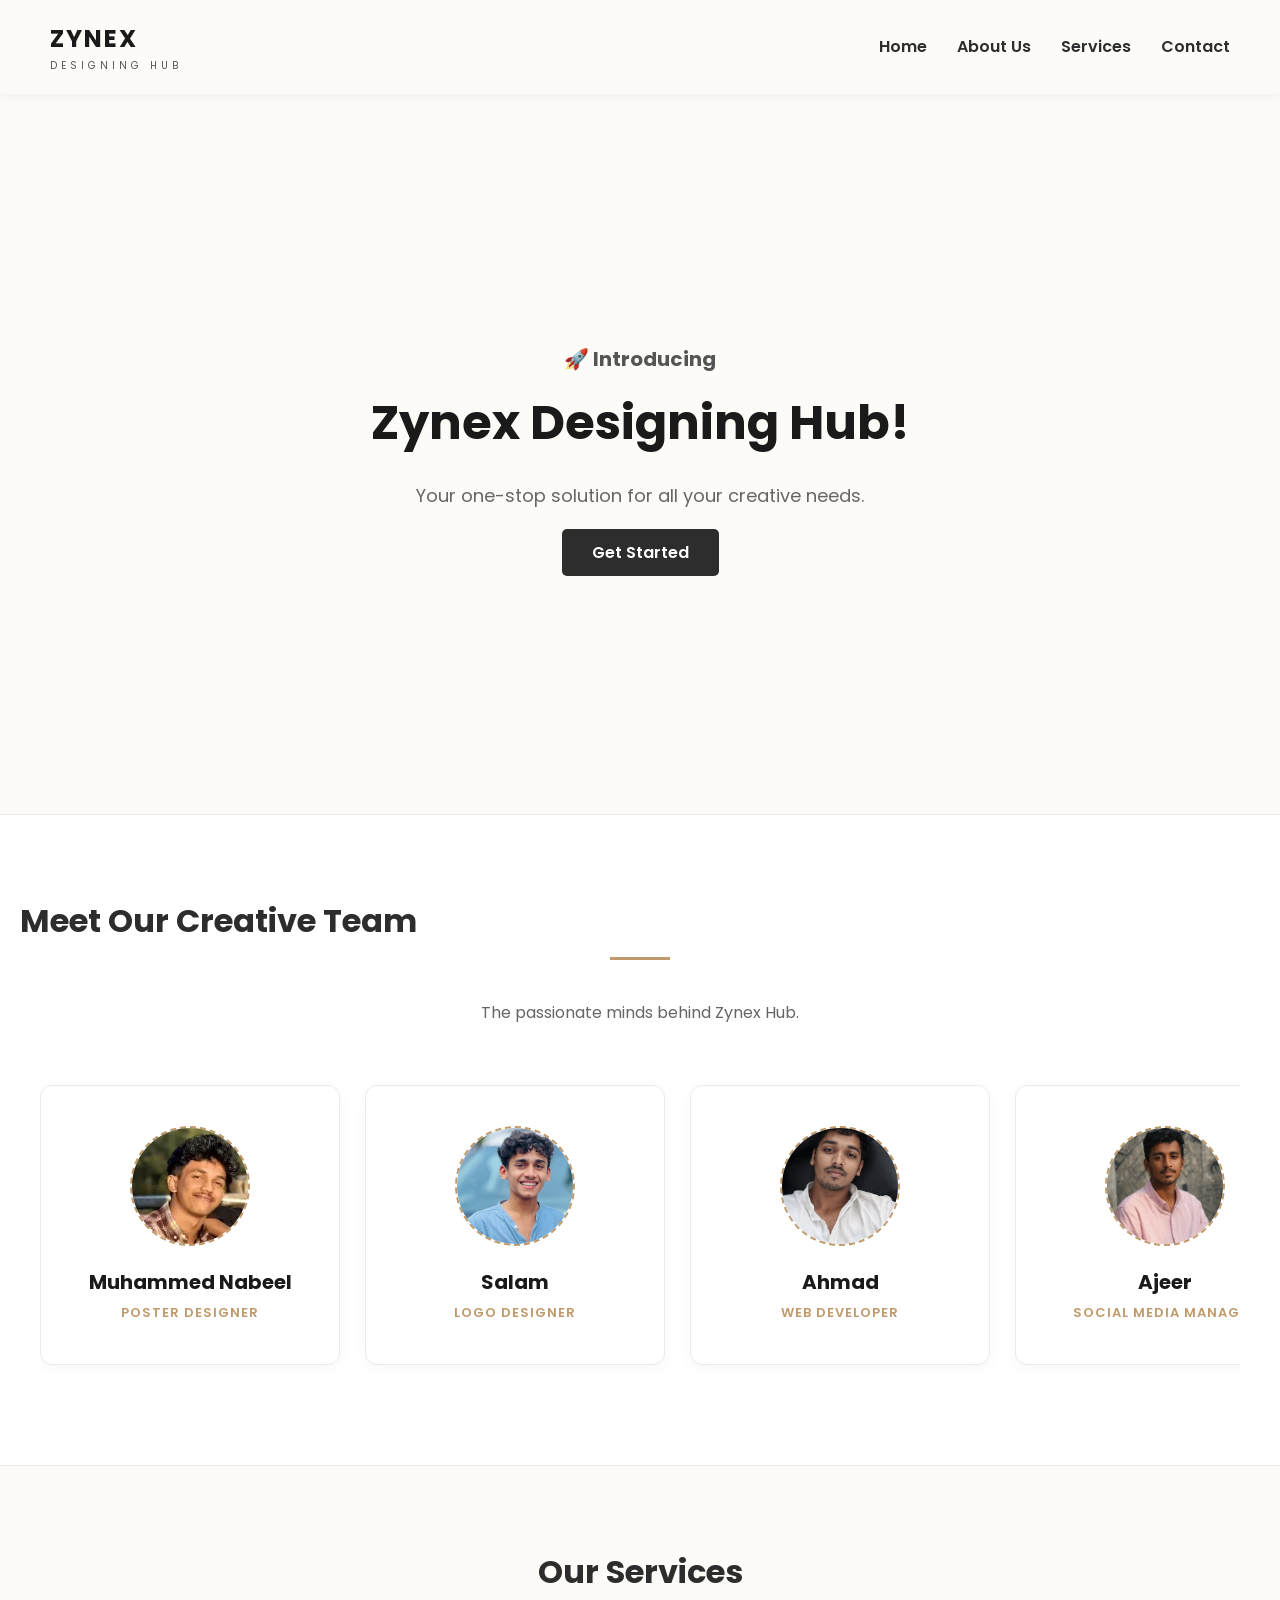
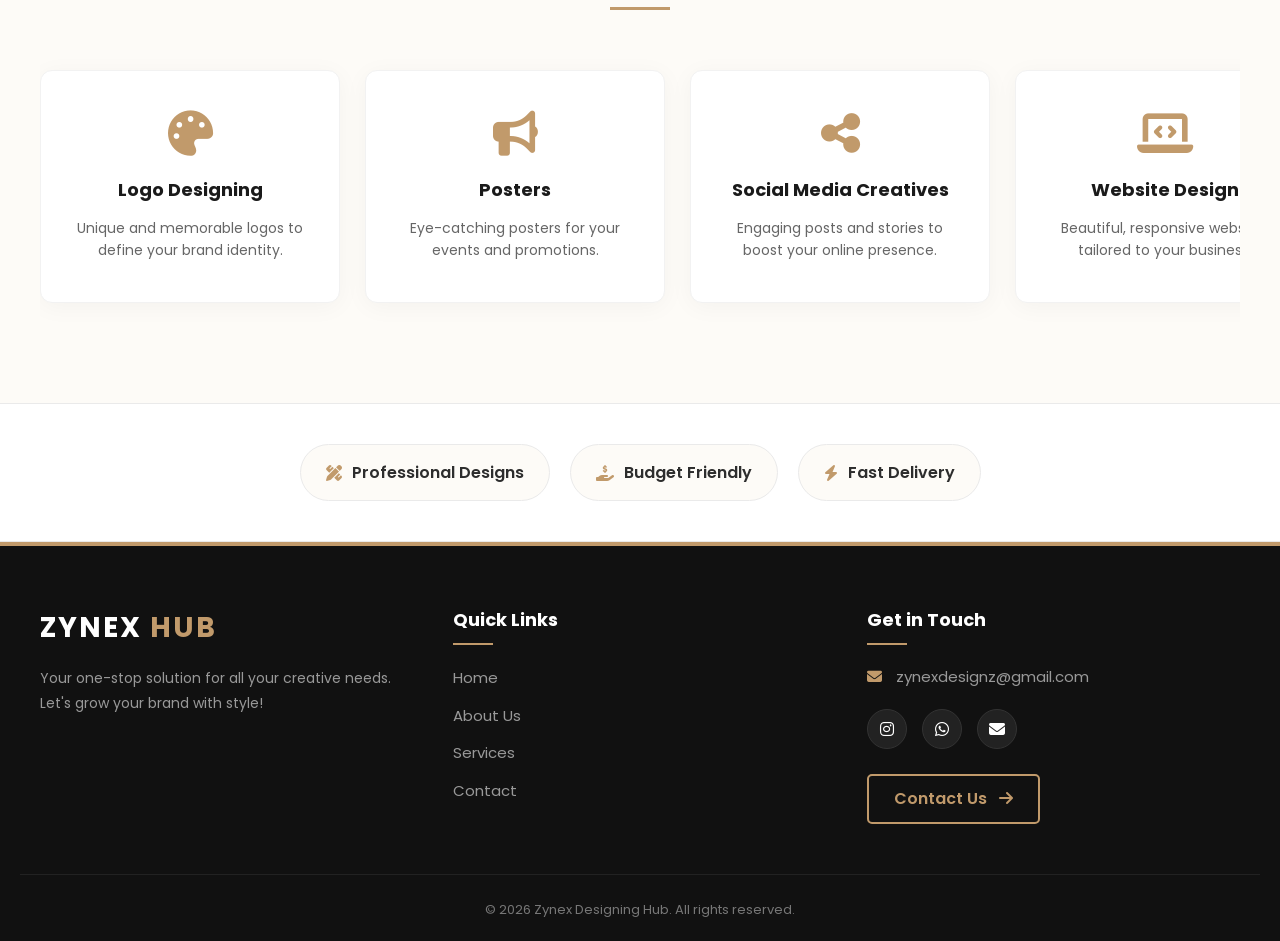
==== index.html @ 5d87f212 "Add files via upload" ====
<!DOCTYPE html>
<html lang="en">
<head>
    <meta charset="UTF-8">
    <meta name="viewport" content="width=device-width, initial-scale=1.0">
    <title>Zynex Designing Hub</title>
    
    <link rel="icon" type="image/png" href="favicon.png">

    <link rel="stylesheet" href="style.css">
    <link rel="stylesheet" href="https://cdnjs.cloudflare.com/ajax/libs/font-awesome/6.4.0/css/all.min.css">
    <link href="https://fonts.googleapis.com/css2?family=Poppins:wght@300;400;600;700&display=swap" rel="stylesheet">
</head>
<body>

    <nav class="navbar">
        <div class="logo">
            <h1>ZYNEX</h1>
            <p>DESIGNING HUB</p>
        </div>
        <ul class="nav-links">
            <li><a href="index.html">Home</a></li>
            <li><a href="about.html">About Us</a></li> 
            <li><a href="#services">Services</a></li>
            <li><a href="contact.html">Contact</a></li> 
        </ul>
        <div class="hamburger">
            <i class="fas fa-bars"></i>
        </div>
    </nav>

    <section id="home" class="hero">
        <div class="hero-content">
            <h4>🚀 Introducing</h4>
            <h2>Zynex Designing Hub!</h2>
            <p>Your one-stop solution for all your creative needs.</p>
            <a href="contact.html" class="btn">Get Started</a>
        </div>
    </section>

    <section id="about" class="team-section">
        <div class="section-title">
            <h2>Meet Our Creative Team</h2>
            <div class="line"></div>
            <p style="text-align: center; color: #666; margin-bottom: 40px;">The passionate minds behind Zynex Hub.</p>
        </div>
        
        <div class="team-grid">
            <div class="team-card">
                <div class="team-img">
                    <img src="nabeel.webp" alt="Member 1"> 
                </div>
                <h3>Muhammed Nabeel</h3>
                <p class="team-role">Poster designer</p>
            </div>

            <div class="team-card">
                <div class="team-img">
                    <img src="salam.webp" alt="Member 2">
                </div>
                <h3>Salam</h3>
                <p class="team-role">Logo Designer</p>
            </div>

            <div class="team-card">
                <div class="team-img">
                    <img src="ahmad.webp" alt="Member 3">
                </div>
                <h3>Ahmad</h3>
                <p class="team-role">Web Developer</p>
            </div>

            <div class="team-card">
                <div class="team-img">
                    <img src="ajeer.webp" alt="Member 4">
                </div>
                <h3>Ajeer</h3>
                <p class="team-role">Social Media Manager</p>
            </div>
        </div>
    </section>

    <section id="services" class="services">
        <div class="section-title">
            <h2>Our Services</h2>
            <div class="line"></div>
        </div>
        <div class="services-grid">
            <div class="service-card">
                <i class="fas fa-palette"></i>
                <h3>Logo Designing</h3>
                <p>Unique and memorable logos to define your brand identity.</p>
            </div>
            <div class="service-card">
                <i class="fas fa-bullhorn"></i>
                <h3>Posters</h3>
                <p>Eye-catching posters for your events and promotions.</p>
            </div>
            <div class="service-card">
                <i class="fas fa-share-alt"></i>
                <h3>Social Media Creatives</h3>
                <p>Engaging posts and stories to boost your online presence.</p>
            </div>
            <div class="service-card">
                <i class="fas fa-laptop-code"></i>
                <h3>Website Design</h3>
                <p>Beautiful, responsive websites tailored to your business.</p>
            </div>
        </div>
    </section>

    <section class="features">
        <div class="feature-box">
            <i class="fas fa-pencil-ruler"></i>
            <span>Professional Designs</span>
        </div>
        <div class="feature-box">
            <i class="fas fa-hand-holding-usd"></i>
            <span>Budget Friendly</span>
        </div>
        <div class="feature-box">
            <i class="fas fa-bolt"></i>
            <span>Fast Delivery</span>
        </div>
    </section>

    <footer id="contact" class="modern-footer">
        <div class="footer-content">
            <div class="footer-col brand-col">
                <h2 class="footer-logo">ZYNEX <span>HUB</span></h2>
                <p class="tagline">Your one-stop solution for all your creative needs. Let's grow your brand with style!</p>
            </div>

            <div class="footer-col links-col">
                <h3>Quick Links</h3>
                <ul>
                    <li><a href="index.html">Home</a></li>
                    <li><a href="about.html">About Us</a></li>
                    <li><a href="#services">Services</a></li>
                    <li><a href="contact.html">Contact</a></li>
                </ul>
            </div>

            <div class="footer-col contact-col">
                <h3>Get in Touch</h3>
                <p><a href="mailto:zynexdesignz@gmail.com" style="color: inherit; text-decoration: none;"><i class="fas fa-envelope"></i> zynexdesignz@gmail.com</a></p>
                
                <div class="social-icons">
                    <a href="https://www.instagram.com/zynexdesigninghub?igsh=djczaDkxN2Jybmt0" target="_blank" class="social-btn"><i class="fab fa-instagram"></i></a>
                    <a href="https://wa.me/917510173643" target="_blank" class="social-btn"><i class="fab fa-whatsapp"></i></a>
                    <a href="mailto:zynexdesignz@gmail.com" class="social-btn"><i class="fas fa-envelope"></i></a>
                </div>
                
                <a href="contact.html" class="btn glow-btn">Contact Us <i class="fas fa-arrow-right"></i></a>
            </div>
        </div>

        <div class="footer-bottom">
            <p>&copy; 2026 Zynex Designing Hub. All rights reserved.</p>
        </div>
    </footer>

    <script src="script.js"></script>
</body>
</html>
---- style.css ----
/* General Setup */
* {
    margin: 0;
    padding: 0;
    box-sizing: border-box;
    font-family: 'Poppins', sans-serif;
}

body {
    background-color: #FDFBF7; /* Poster's off-white cream background */
    color: #2D2D2D; /* Dark grey for text */
    line-height: 1.6;
    overflow-x: hidden;
}

html {
    scroll-behavior: smooth;
}

/* Navbar */
.navbar {
    display: flex;
    justify-content: space-between;
    align-items: center;
    padding: 20px 50px;
    background-color: #FDFBF7;
    box-shadow: 0 2px 10px rgba(0,0,0,0.05);
    position: sticky;
    top: 0;
    z-index: 1000;
}

.logo h1 {
    font-size: 24px;
    letter-spacing: 2px;
    color: #1A1A1A;
}

.logo p {
    font-size: 10px;
    letter-spacing: 4px;
    color: #555;
    text-transform: uppercase;
}

.nav-links {
    display: flex;
    list-style: none;
}

.nav-links li {
    margin-left: 30px;
}

.nav-links a {
    text-decoration: none;
    color: #2D2D2D;
    font-weight: 600;
    transition: color 0.3s ease;
}

.nav-links a:hover, .nav-links a.active {
    color: #C19A6B; /* Soft gold/brown accent from poster */
}

.hamburger {
    display: none;
    font-size: 24px;
    cursor: pointer;
}

/* Hero Section */
.hero {
    height: 80vh;
    display: flex;
    justify-content: center;
    align-items: center;
    text-align: center;
    padding: 0 20px;
}

.hero-content h4 {
    font-size: 20px;
    color: #555;
    margin-bottom: 10px;
}

.hero-content h2 {
    font-size: 48px;
    color: #1A1A1A;
    margin-bottom: 20px;
}

.hero-content p {
    font-size: 18px;
    color: #666;
    margin-bottom: 30px;
}

.btn {
    text-decoration: none;
    background-color: #2D2D2D;
    color: #fff;
    padding: 12px 30px;
    border-radius: 5px;
    font-weight: 600;
    transition: background 0.3s;
}

.btn:hover {
    background-color: #C19A6B;
}

/* ==================================
   ABOUT PAGE & TEAM SECTION
   ================================== */
.page-header {
    background-color: #1A1A1A;
    color: #fff;
    padding: 80px 20px;
    text-align: center;
    border-bottom: 4px solid #C19A6B;
}

.page-header h2 {
    font-size: 40px;
    margin-bottom: 10px;
}

.page-header p {
    color: #ccc;
    font-size: 16px;
}

.team-section {
    padding: 80px 20px;
    background-color: #ffffff; 
    border-top: 1px solid #EAEAEA;
    border-bottom: 1px solid #EAEAEA;
}

.team-grid {
    display: grid;
    grid-template-columns: repeat(auto-fit, minmax(220px, 1fr));
    gap: 30px;
    max-width: 1200px;
    margin: 0 auto;
}

.team-card {
    background: #fff;
    padding: 40px 20px;
    border-radius: 12px;
    text-align: center;
    box-shadow: 0 4px 15px rgba(0,0,0,0.03);
    border: 1px solid #EAEAEA;
    transition: transform 0.3s ease;
}

.team-card:hover {
    transform: translateY(-10px);
}

.team-img {
    width: 120px;
    height: 120px;
    background-color: #FDFBF7;
    border: 2px dashed #C19A6B;
    border-radius: 50%;
    margin: 0 auto 20px auto;
    display: flex;
    justify-content: center;
    align-items: center;
    font-size: 50px;
    color: #C19A6B;
    overflow: hidden;
}

.team-img img {
    width: 100%;
    height: 100%;
    object-fit: cover;
}

.team-card h3 {
    font-size: 20px;
    color: #1A1A1A;
    margin-bottom: 5px;
}

.team-role {
    font-size: 13px;
    color: #C19A6B;
    font-weight: 600;
    text-transform: uppercase;
    letter-spacing: 1px;
}

/* ==================================
   SERVICES SECTION
   ================================== */
.services {
    padding: 80px 20px;
    text-align: center;
}

.section-title h2 {
    font-size: 32px;
    margin-bottom: 10px;
}

.line {
    width: 60px;
    height: 3px;
    background-color: #C19A6B;
    margin: 0 auto 40px auto;
}

.services-grid {
    display: flex;
    flex-direction: row; 
    justify-content: center;
    align-items: stretch;
    gap: 25px;
    max-width: 1200px;
    margin: 0 auto;
    padding: 20px 0; 
}

.service-card {
    background: #ffffff;
    padding: 40px 25px;
    border-radius: 12px;
    box-shadow: 0 4px 25px rgba(0, 0, 0, 0.04);
    border: 1px solid #F2F2F2;
    transition: transform 0.3s ease, box-shadow 0.3s ease;
    flex: 1; 
    min-width: 240px; 
    text-align: center;
}

.service-card:hover {
    transform: translateY(-8px);
    box-shadow: 0 10px 30px rgba(0, 0, 0, 0.08);
}

.service-card i {
    font-size: 45px;
    color: #C19A6B; 
    margin-bottom: 20px;
    display: block;
}

.service-card h3 {
    font-size: 18px;
    color: #1A1A1A;
    margin-bottom: 12px;
    font-weight: 700;
}

.service-card p {
    font-size: 14px;
    color: #666;
    line-height: 1.6;
}

/* Features Highlights */
.features {
    display: flex;
    justify-content: center;
    flex-wrap: wrap;
    gap: 20px;
    padding: 40px 20px;
    background-color: #fff;
    border-top: 1px solid #EAEAEA;
    border-bottom: 1px solid #EAEAEA;
}

.feature-box {
    display: flex;
    align-items: center;
    gap: 10px;
    padding: 15px 25px;
    background: #FDFBF7;
    border-radius: 50px;
    font-weight: 600;
    border: 1px solid #EAEAEA;
}

.feature-box i {
    color: #C19A6B;
}

/* ==================================
   CONTACT PAGE STYLING
   ================================== */
.contact-page-section {
    padding: 80px 20px;
    background-color: #FDFBF7;
}

.contact-container {
    max-width: 1000px;
    margin: 0 auto;
    display: flex;
    background: #fff;
    border-radius: 15px;
    box-shadow: 0 10px 30px rgba(0,0,0,0.05);
    overflow: hidden;
    border: 1px solid #EAEAEA;
}

/* Left Side - Info */
.contact-details {
    flex: 1;
    background-color: #1A1A1A;
    color: #fff;
    padding: 50px 40px;
}

.contact-details h3 {
    font-size: 24px;
    margin-bottom: 10px;
    color: #C19A6B;
}

.contact-details > p {
    color: #ccc;
    font-size: 14px;
    margin-bottom: 40px;
}

.info-item {
    display: flex;
    align-items: flex-start;
    margin-bottom: 30px;
}

.info-item i {
    font-size: 20px;
    color: #C19A6B;
    margin-right: 20px;
    margin-top: 5px;
}

.info-item h4 {
    font-size: 16px;
    margin-bottom: 5px;
}

.info-item p {
    color: #aaa;
    font-size: 14px;
}

/* Right Side - Form (അപ്‌ഡേറ്റ് ചെയ്ത ഭാഗം) */
.contact-form-box {
    flex: 1.5;
    padding: 50px 40px;
}

.form .input-row {
    display: flex;
    gap: 20px;
}

.form .input-group {
    display: flex;
    flex-direction: column;
    margin-bottom: 25px;
    flex: 1;
}

.form label {
    font-size: 14px;
    font-weight: 600;
    margin-bottom: 8px;
    color: #333;
}

/* input, textarea, select എന്നിവയ്ക്ക് ഒരേ ഡിസൈൻ */
.form input, .form textarea, .form select {
    padding: 12px 15px;
    border: 1px solid #ddd;
    border-radius: 8px;
    font-size: 14px;
    font-family: 'Poppins', sans-serif;
    outline: none;
    transition: all 0.3s ease;
    background-color: #FAFAFA;
    width: 100%;
}

/* ഡ്രോപ്പ്-ഡൗൺ ബോക്സിന് മാത്രം വേണ്ട മാറ്റങ്ങൾ */
.form select {
    cursor: pointer;
    appearance: none;
    background-image: url("data:image/svg+xml;charset=UTF-8,%3Csvg xmlns='http://www.w3.org/2000/svg' width='12' height='12' viewBox='0 0 24 24' fill='none' stroke='%23333' stroke-width='2' stroke-linecap='round' stroke-linejoin='round'%3E%3Cpolyline points='6 9 12 15 18 9'%3E%3C/polyline%3E%3C/svg%3E");
    background-repeat: no-repeat;
    background-position: right 15px center;
}

.form input:focus, .form textarea:focus, .form select:focus {
    border-color: #C19A6B;
    background-color: #fff;
    box-shadow: 0 0 8px rgba(193, 154, 107, 0.1);
}

.submit-btn {
    width: 100%;
    cursor: pointer;
    font-size: 16px;
    border: none;
    padding: 15px;
    display: flex;
    justify-content: center;
    align-items: center;
    gap: 10px;
}

/* ==================================
   MODERN FOOTER STYLING
   ================================== */
.modern-footer {
    background-color: #111111;
    color: #EAEAEA;
    padding: 60px 20px 20px;
    font-family: 'Poppins', sans-serif;
    border-top: 4px solid #C19A6B;
}

.footer-content {
    display: flex;
    flex-wrap: wrap;
    justify-content: space-between;
    gap: 40px;
    max-width: 1200px;
    margin: 0 auto 50px auto;
}

.footer-col {
    flex: 1;
    min-width: 250px;
}

.footer-logo {
    font-size: 28px;
    letter-spacing: 2px;
    color: #fff;
    margin-bottom: 15px;
}

.footer-logo span {
    color: #C19A6B;
}

.tagline {
    color: #999;
    font-size: 14px;
    line-height: 1.8;
}

.footer-col h3 {
    font-size: 18px;
    margin-bottom: 20px;
    color: #fff;
    position: relative;
    padding-bottom: 10px;
}

.footer-col h3::after {
    content: '';
    position: absolute;
    left: 0;
    bottom: 0;
    width: 40px;
    height: 2px;
    background-color: #C19A6B;
}

.links-col ul {
    list-style: none;
}

.links-col ul li {
    margin-bottom: 12px;
}

.links-col ul li a {
    color: #999;
    text-decoration: none;
    transition: all 0.3s ease;
    font-size: 15px;
}

.links-col ul li a:hover {
    color: #C19A6B;
    padding-left: 8px;
}

.contact-col p {
    color: #999;
    margin-bottom: 20px;
    font-size: 15px;
}

.contact-col p i {
    color: #C19A6B;
    margin-right: 10px;
}

.social-icons {
    display: flex;
    gap: 15px;
    margin-bottom: 25px;
}

.social-btn {
    display: flex;
    justify-content: center;
    align-items: center;
    width: 40px;
    height: 40px;
    background-color: #222;
    color: #fff;
    border-radius: 50%;
    text-decoration: none;
    transition: all 0.3s ease;
    border: 1px solid #333;
}

.social-btn:hover {
    background-color: #C19A6B;
    border-color: #C19A6B;
    transform: translateY(-5px);
}

.glow-btn {
    display: inline-block;
    background: transparent;
    border: 2px solid #C19A6B;
    color: #C19A6B;
    padding: 10px 25px;
    border-radius: 5px;
    text-decoration: none;
    font-weight: 600;
    transition: all 0.3s ease;
}

.glow-btn i {
    margin-left: 8px;
    transition: transform 0.3s ease;
}

.glow-btn:hover {
    background-color: #C19A6B;
    color: #111;
    box-shadow: 0 0 15px rgba(193, 154, 107, 0.4);
}

.glow-btn:hover i {
    transform: translateX(5px);
}

.footer-bottom {
    text-align: center;
    border-top: 1px solid #222;
    padding-top: 25px;
    color: #777;
    font-size: 13px;
}

/* ==================================
   RESPONSIVE MOBILE STYLING 
   ================================== */
@media (max-width: 768px) {
    .nav-links {
        display: none;
        flex-direction: column;
        width: 100%;
        position: absolute;
        top: 70px;
        left: 0;
        background-color: #FDFBF7;
        box-shadow: 0 5px 10px rgba(0,0,0,0.1);
    }
    
    .nav-links.active {
        display: flex;
    }

    .nav-links li {
        margin: 0;
        text-align: center;
        padding: 15px 0;
        border-bottom: 1px solid #eee;
    }

    .hamburger {
        display: block;
    }

    .hero-content h2 {
        font-size: 36px;
    }

    .services-grid, .team-grid {
        display: flex;
        flex-direction: row; 
        flex-wrap: nowrap;   
        justify-content: flex-start; 
        overflow-x: auto;    
        scroll-snap-type: x mandatory; 
        padding-bottom: 20px; 
        -webkit-overflow-scrolling: touch; 
        gap: 15px; 
        margin: 0 15px; 
    }

    .service-card, .team-card {
        flex: 0 0 85%; 
        scroll-snap-align: center; 
        min-width: unset; 
    }
    
    .services-grid::-webkit-scrollbar, .team-grid::-webkit-scrollbar { height: 5px; }
    .services-grid::-webkit-scrollbar-thumb, .team-grid::-webkit-scrollbar-thumb { background: #C19A6B; border-radius: 10px; }

    .contact-container {
        flex-direction: column;
    }
    .form .input-row {
        flex-direction: column;
        gap: 0;
    }
    .contact-details, .contact-form-box {
        padding: 30px 20px;
    }
}
/* --- Contact Information Styling --- */
.info-item-row {
    display: flex;
    justify-content: space-between;
    align-items: center;
    background: rgba(255, 255, 255, 0.03); /* Dark background theme-ന് അനുയോജ്യം */
    padding: 15px;
    border-radius: 10px;
    margin-bottom: 20px;
    border: 1px solid rgba(255, 255, 255, 0.05);
    transition: 0.3s;
}

.info-item-row:hover {
    background: rgba(255, 255, 255, 0.05);
}

.info-main {
    display: flex;
    align-items: center;
    gap: 15px;
}

.info-main i {
    font-size: 20px;
    color: #C19A6B; /* നിങ്ങളുടെ ഗോൾഡൻ/ബ്രൗൺ തീം കളർ */
}

.info-main h4 {
    font-size: 16px;
    margin-bottom: 2px;
    color: #fff;
}

.info-main p {
    font-size: 14px;
    color: #aaa;
}

/* വലതുവശത്തെ ലിങ്ക് ഐക്കൺ */
.direct-link-icon {
    width: 35px;
    height: 35px;
    background: #C19A6B;
    color: #1A1A1A;
    border-radius: 50%;
    display: flex;
    justify-content: center;
    align-items: center;
    text-decoration: none;
    transition: 0.3s;
    font-size: 12px;
}

.direct-link-icon:hover {
    transform: scale(1.1);
    background: #fff;
}

/* --- Horizontal Scroll Fix (Services & Team Sections) --- */
.services-grid, .team-grid {
    display: flex !important;
    flex-direction: row !important;
    justify-content: flex-start !important;
    gap: 25px;
    overflow-x: auto;
    padding: 20px 0;
    scroll-snap-type: x mandatory;
    -webkit-overflow-scrolling: touch; /* iOS-ൽ സ്മൂത്ത് സ്ക്രോളിംഗിന് */
}

/* സ്ക്രോൾ ബാർ ഹൈഡ് ചെയ്യാൻ (വൃത്തിയുള്ള ലുക്കിന്) */
.services-grid::-webkit-scrollbar, .team-grid::-webkit-scrollbar {
    display: none;
}

.service-card, .team-card {
    flex: 0 0 300px; /* കാർഡുകളുടെ വീതി കൃത്യമായി നിശ്ചയിക്കുന്നു */
    scroll-snap-align: center;
}

/* മൊബൈൽ ഡിസൈൻ മാറ്റങ്ങൾ */
@media (max-width: 768px) {
    .service-card {
        flex: 0 0 85%; /* മൊബൈലിൽ കാർഡ് കുറച്ചുകൂടി വലുതായി കാണാൻ */
    }
    .team-card {
        flex: 0 0 75%;
    }
    .info-item-row {
        padding: 12px;
    }
}
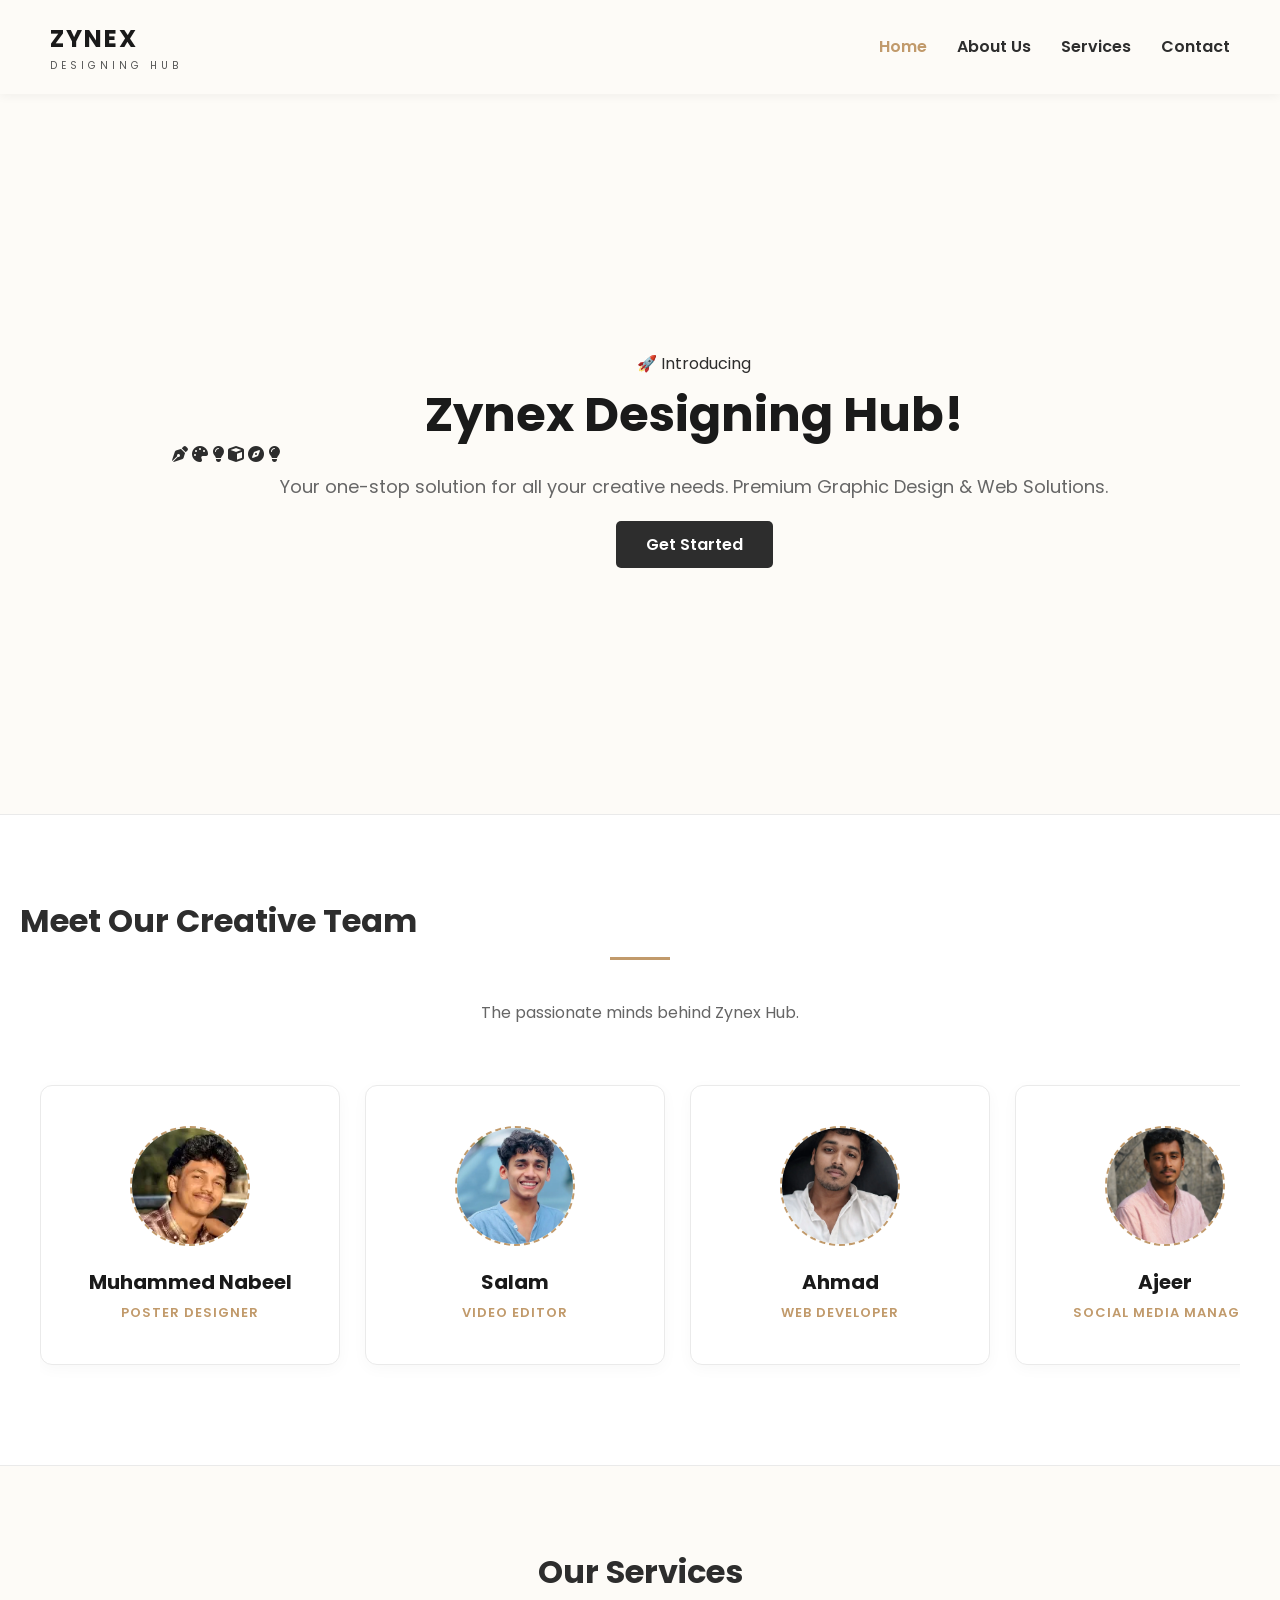
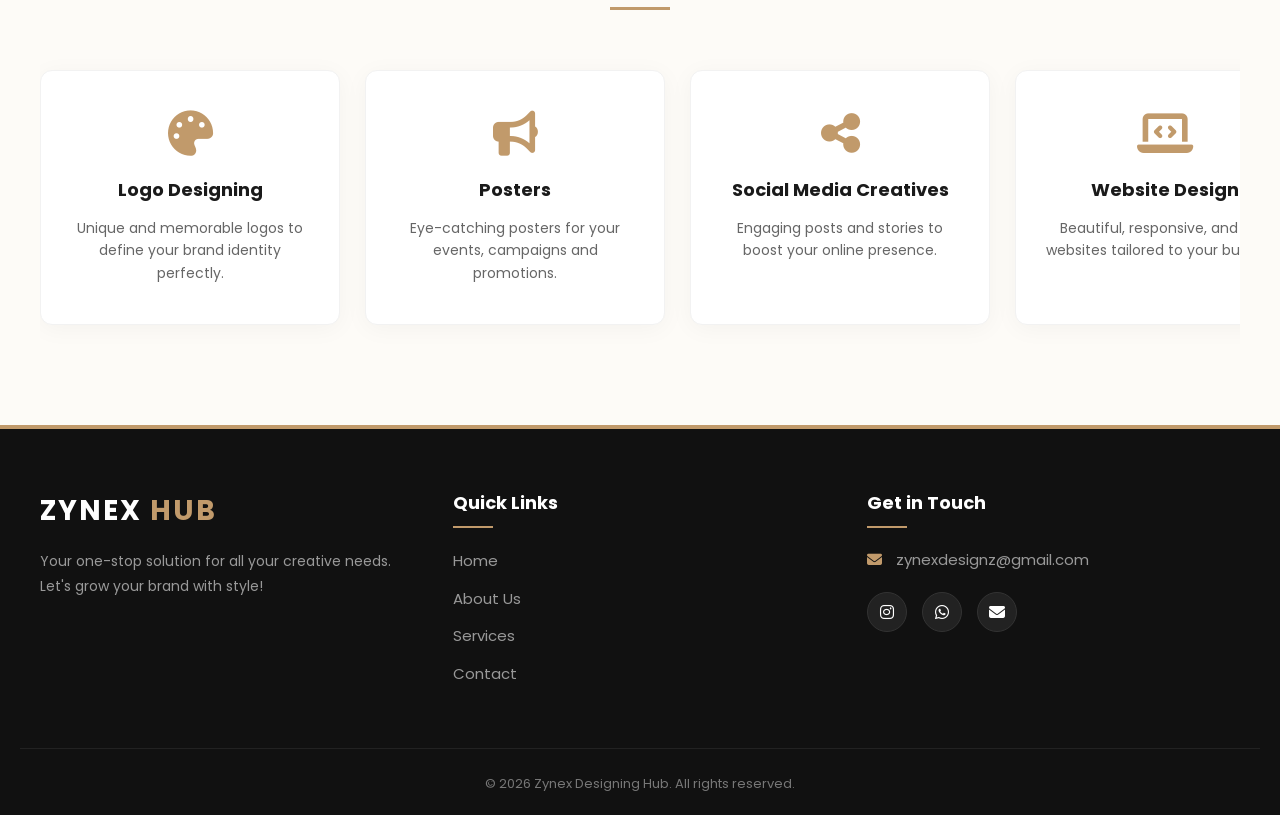
==== commit 7cc73c70: "Revise index.html with new content and layout Updated the HTML structure and content of the index pa" ====
--- a/index.html
+++ b/index.html
@@ -4,9 +4,7 @@
     <meta charset="UTF-8">
     <meta name="viewport" content="width=device-width, initial-scale=1.0">
     <title>Zynex Designing Hub</title>
-    
     <link rel="icon" type="image/png" href="favicon.png">
-
     <link rel="stylesheet" href="style.css">
     <link rel="stylesheet" href="https://cdnjs.cloudflare.com/ajax/libs/font-awesome/6.4.0/css/all.min.css">
     <link href="https://fonts.googleapis.com/css2?family=Poppins:wght@300;400;600;700&display=swap" rel="stylesheet">
@@ -19,7 +17,7 @@
             <p>DESIGNING HUB</p>
         </div>
         <ul class="nav-links">
-            <li><a href="index.html">Home</a></li>
+            <li><a href="index.html" class="active">Home</a></li>
             <li><a href="about.html">About Us</a></li> 
             <li><a href="#services">Services</a></li>
             <li><a href="contact.html">Contact</a></li> 
@@ -30,10 +28,20 @@
     </nav>
 
     <section id="home" class="hero">
+        
+        <div class="floating-icons">
+            <i class="fas fa-pen-nib bg-icon icon-1"></i>
+            <i class="fas fa-palette bg-icon icon-2"></i>
+            <i class="fas fa-lightbulb bg-icon icon-3"></i>           
+            <i class="fas fa-cube bg-icon icon-5"></i>
+            <i class="fas fa-compass bg-icon icon-6"></i>
+            <i class="fas fa-lightbulb bg-icon icon-8"></i>
+        </div>
+
         <div class="hero-content">
-            <h4>🚀 Introducing</h4>
+            <span class="intro-tag">🚀 Introducing</span>
             <h2>Zynex Designing Hub!</h2>
-            <p>Your one-stop solution for all your creative needs.</p>
+            <p>Your one-stop solution for all your creative needs. Premium Graphic Design & Web Solutions.</p>
             <a href="contact.html" class="btn">Get Started</a>
         </div>
     </section>
@@ -47,33 +55,25 @@
         
         <div class="team-grid">
             <div class="team-card">
-                <div class="team-img">
-                    <img src="nabeel.webp" alt="Member 1"> 
-                </div>
+                <div class="team-img"><img src="nabeel.webp" alt="Nabeel"></div>
                 <h3>Muhammed Nabeel</h3>
-                <p class="team-role">Poster designer</p>
+                <p class="team-role">Poster Designer</p>
             </div>
 
             <div class="team-card">
-                <div class="team-img">
-                    <img src="salam.webp" alt="Member 2">
-                </div>
+                <div class="team-img"><img src="salam.webp" alt="Salam"></div>
                 <h3>Salam</h3>
-                <p class="team-role">Logo Designer</p>
+                <p class="team-role">Video Editor</p>
             </div>
 
             <div class="team-card">
-                <div class="team-img">
-                    <img src="ahmad.webp" alt="Member 3">
-                </div>
+                <div class="team-img"><img src="ahmad.webp" alt="Ahmad"></div>
                 <h3>Ahmad</h3>
                 <p class="team-role">Web Developer</p>
             </div>
 
             <div class="team-card">
-                <div class="team-img">
-                    <img src="ajeer.webp" alt="Member 4">
-                </div>
+                <div class="team-img"><img src="ajeer.webp" alt="Ajeer"></div>
                 <h3>Ajeer</h3>
                 <p class="team-role">Social Media Manager</p>
             </div>
@@ -89,12 +89,12 @@
             <div class="service-card">
                 <i class="fas fa-palette"></i>
                 <h3>Logo Designing</h3>
-                <p>Unique and memorable logos to define your brand identity.</p>
+                <p>Unique and memorable logos to define your brand identity perfectly.</p>
             </div>
             <div class="service-card">
                 <i class="fas fa-bullhorn"></i>
                 <h3>Posters</h3>
-                <p>Eye-catching posters for your events and promotions.</p>
+                <p>Eye-catching posters for your events, campaigns and promotions.</p>
             </div>
             <div class="service-card">
                 <i class="fas fa-share-alt"></i>
@@ -104,27 +104,12 @@
             <div class="service-card">
                 <i class="fas fa-laptop-code"></i>
                 <h3>Website Design</h3>
-                <p>Beautiful, responsive websites tailored to your business.</p>
+                <p>Beautiful, responsive, and fast websites tailored to your business.</p>
             </div>
         </div>
     </section>
 
-    <section class="features">
-        <div class="feature-box">
-            <i class="fas fa-pencil-ruler"></i>
-            <span>Professional Designs</span>
-        </div>
-        <div class="feature-box">
-            <i class="fas fa-hand-holding-usd"></i>
-            <span>Budget Friendly</span>
-        </div>
-        <div class="feature-box">
-            <i class="fas fa-bolt"></i>
-            <span>Fast Delivery</span>
-        </div>
-    </section>
-
-    <footer id="contact" class="modern-footer">
+    <footer class="modern-footer">
         <div class="footer-content">
             <div class="footer-col brand-col">
                 <h2 class="footer-logo">ZYNEX <span>HUB</span></h2>
@@ -150,8 +135,6 @@
                     <a href="https://wa.me/917510173643" target="_blank" class="social-btn"><i class="fab fa-whatsapp"></i></a>
                     <a href="mailto:zynexdesignz@gmail.com" class="social-btn"><i class="fas fa-envelope"></i></a>
                 </div>
-                
-                <a href="contact.html" class="btn glow-btn">Contact Us <i class="fas fa-arrow-right"></i></a>
             </div>
         </div>
 
@@ -162,4 +145,4 @@
 
     <script src="script.js"></script>
 </body>
-</html>+</html>
--- a/style.css
+++ b/style.css
@@ -1,4 +1,4 @@
-/* General Setup */
+
 * {
     margin: 0;
     padding: 0;
@@ -7,8 +7,8 @@
 }
 
 body {
-    background-color: #FDFBF7; /* Poster's off-white cream background */
-    color: #2D2D2D; /* Dark grey for text */
+    background-color: #FDFBF7; 
+    color: #2D2D2D; 
     line-height: 1.6;
     overflow-x: hidden;
 }
@@ -17,7 +17,7 @@
     scroll-behavior: smooth;
 }
 
-/* Navbar */
+
 .navbar {
     display: flex;
     justify-content: space-between;
@@ -60,7 +60,7 @@
 }
 
 .nav-links a:hover, .nav-links a.active {
-    color: #C19A6B; /* Soft gold/brown accent from poster */
+    color: #C19A6B; 
 }
 
 .hamburger {
@@ -69,7 +69,7 @@
     cursor: pointer;
 }
 
-/* Hero Section */
+
 .hero {
     height: 80vh;
     display: flex;
@@ -111,9 +111,7 @@
     background-color: #C19A6B;
 }
 
-/* ==================================
-   ABOUT PAGE & TEAM SECTION
-   ================================== */
+
 .page-header {
     background-color: #1A1A1A;
     color: #fff;
@@ -196,9 +194,7 @@
     letter-spacing: 1px;
 }
 
-/* ==================================
-   SERVICES SECTION
-   ================================== */
+
 .services {
     padding: 80px 20px;
     text-align: center;
@@ -264,7 +260,7 @@
     line-height: 1.6;
 }
 
-/* Features Highlights */
+
 .features {
     display: flex;
     justify-content: center;
@@ -291,9 +287,7 @@
     color: #C19A6B;
 }
 
-/* ==================================
-   CONTACT PAGE STYLING
-   ================================== */
+
 .contact-page-section {
     padding: 80px 20px;
     background-color: #FDFBF7;
@@ -310,7 +304,7 @@
     border: 1px solid #EAEAEA;
 }
 
-/* Left Side - Info */
+
 .contact-details {
     flex: 1;
     background-color: #1A1A1A;
@@ -353,7 +347,7 @@
     font-size: 14px;
 }
 
-/* Right Side - Form (അപ്‌ഡേറ്റ് ചെയ്ത ഭാഗം) */
+
 .contact-form-box {
     flex: 1.5;
     padding: 50px 40px;
@@ -378,7 +372,6 @@
     color: #333;
 }
 
-/* input, textarea, select എന്നിവയ്ക്ക് ഒരേ ഡിസൈൻ */
 .form input, .form textarea, .form select {
     padding: 12px 15px;
     border: 1px solid #ddd;
@@ -391,7 +384,7 @@
     width: 100%;
 }
 
-/* ഡ്രോപ്പ്-ഡൗൺ ബോക്സിന് മാത്രം വേണ്ട മാറ്റങ്ങൾ */
+
 .form select {
     cursor: pointer;
     appearance: none;
@@ -418,9 +411,7 @@
     gap: 10px;
 }
 
-/* ==================================
-   MODERN FOOTER STYLING
-   ================================== */
+
 .modern-footer {
     background-color: #111111;
     color: #EAEAEA;
@@ -570,9 +561,7 @@
     font-size: 13px;
 }
 
-/* ==================================
-   RESPONSIVE MOBILE STYLING 
-   ================================== */
+
 @media (max-width: 768px) {
     .nav-links {
         display: none;
@@ -637,12 +626,12 @@
         padding: 30px 20px;
     }
 }
-/* --- Contact Information Styling --- */
+
 .info-item-row {
     display: flex;
     justify-content: space-between;
     align-items: center;
-    background: rgba(255, 255, 255, 0.03); /* Dark background theme-ന് അനുയോജ്യം */
+    background: rgba(255, 255, 255, 0.03); 
     padding: 15px;
     border-radius: 10px;
     margin-bottom: 20px;
@@ -662,7 +651,7 @@
 
 .info-main i {
     font-size: 20px;
-    color: #C19A6B; /* നിങ്ങളുടെ ഗോൾഡൻ/ബ്രൗൺ തീം കളർ */
+    color: #C19A6B; 
 }
 
 .info-main h4 {
@@ -676,7 +665,6 @@
     color: #aaa;
 }
 
-/* വലതുവശത്തെ ലിങ്ക് ഐക്കൺ */
 .direct-link-icon {
     width: 35px;
     height: 35px;
@@ -696,7 +684,7 @@
     background: #fff;
 }
 
-/* --- Horizontal Scroll Fix (Services & Team Sections) --- */
+
 .services-grid, .team-grid {
     display: flex !important;
     flex-direction: row !important;
@@ -705,28 +693,26 @@
     overflow-x: auto;
     padding: 20px 0;
     scroll-snap-type: x mandatory;
-    -webkit-overflow-scrolling: touch; /* iOS-ൽ സ്മൂത്ത് സ്ക്രോളിംഗിന് */
-}
-
-/* സ്ക്രോൾ ബാർ ഹൈഡ് ചെയ്യാൻ (വൃത്തിയുള്ള ലുക്കിന്) */
+    -webkit-overflow-scrolling: touch; 
+}
+
+
 .services-grid::-webkit-scrollbar, .team-grid::-webkit-scrollbar {
     display: none;
 }
 
 .service-card, .team-card {
-    flex: 0 0 300px; /* കാർഡുകളുടെ വീതി കൃത്യമായി നിശ്ചയിക്കുന്നു */
+    flex: 0 0 300px; 
     scroll-snap-align: center;
 }
 
-/* മൊബൈൽ ഡിസൈൻ മാറ്റങ്ങൾ */
 @media (max-width: 768px) {
     .service-card {
-        flex: 0 0 85%; /* മൊബൈലിൽ കാർഡ് കുറച്ചുകൂടി വലുതായി കാണാൻ */
-    }
+        flex: 0 0 85%; 
     .team-card {
         flex: 0 0 75%;
     }
     .info-item-row {
         padding: 12px;
     }
-}+}
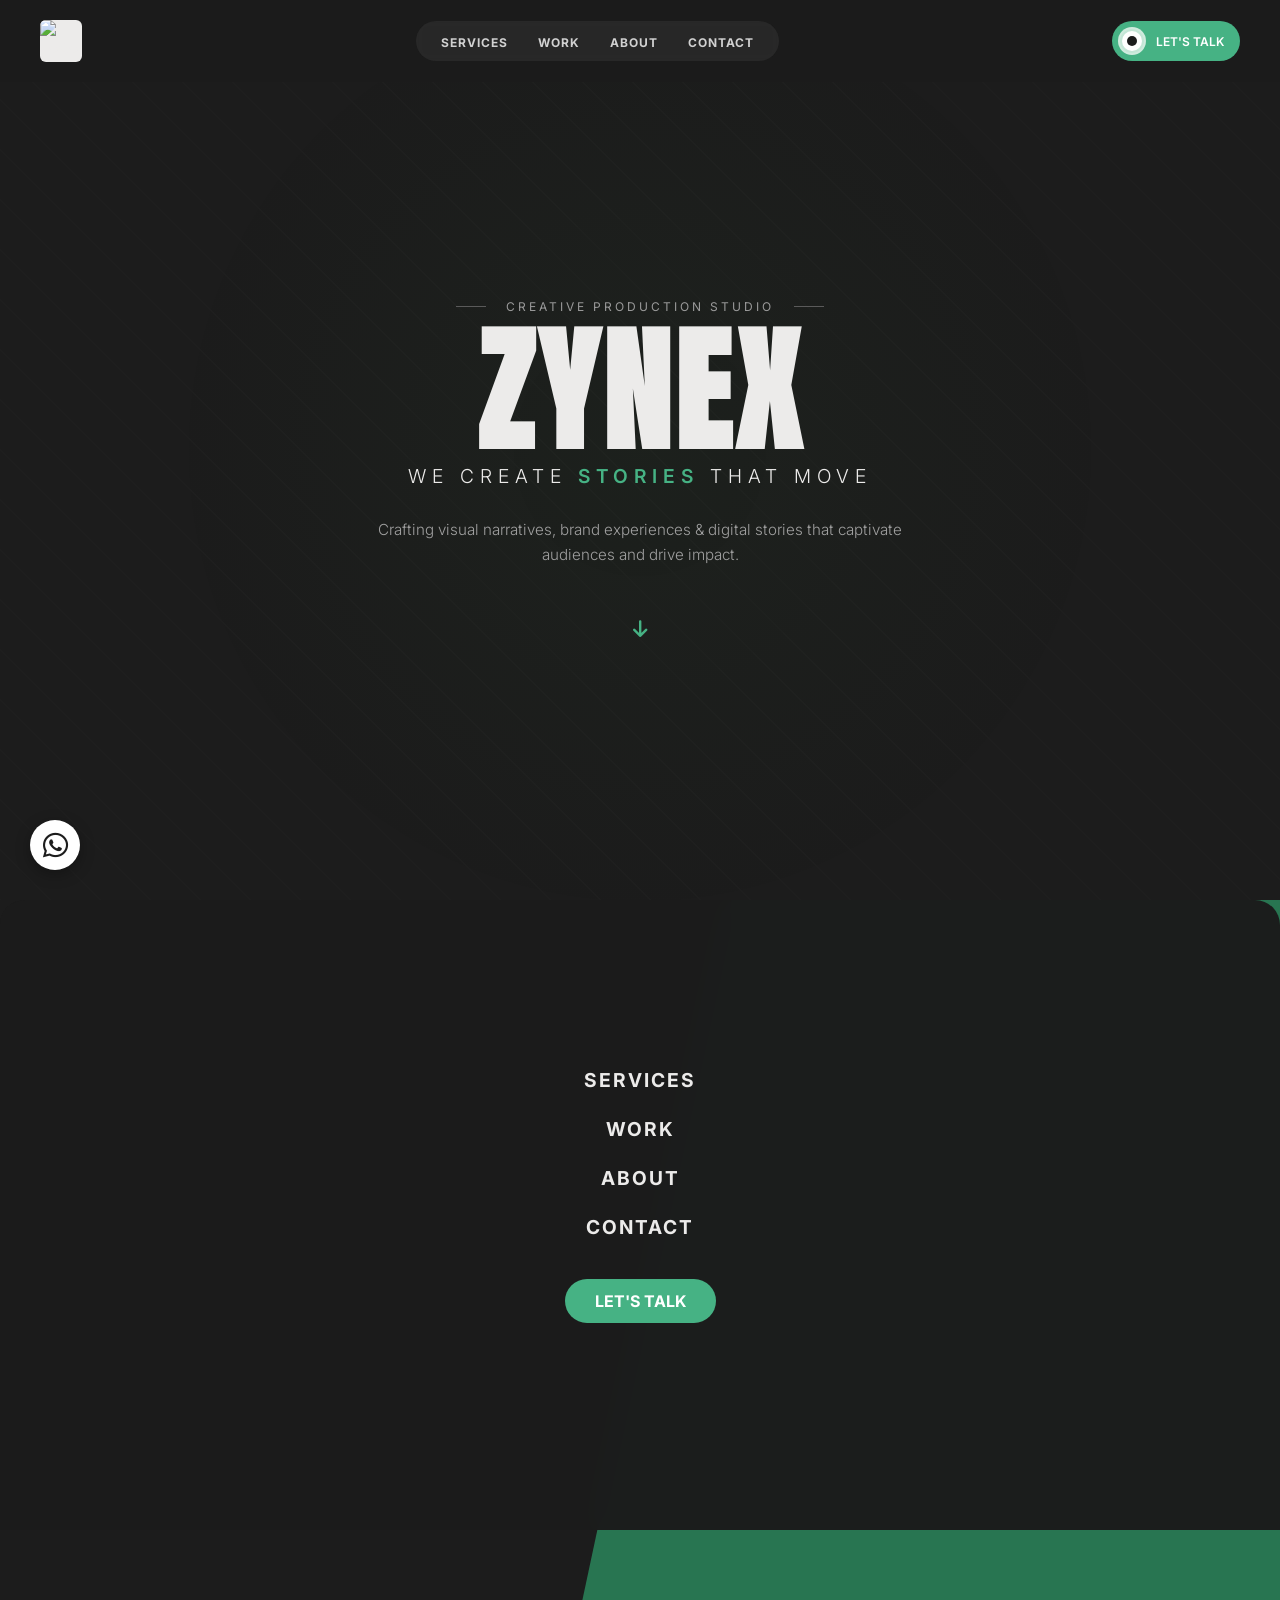
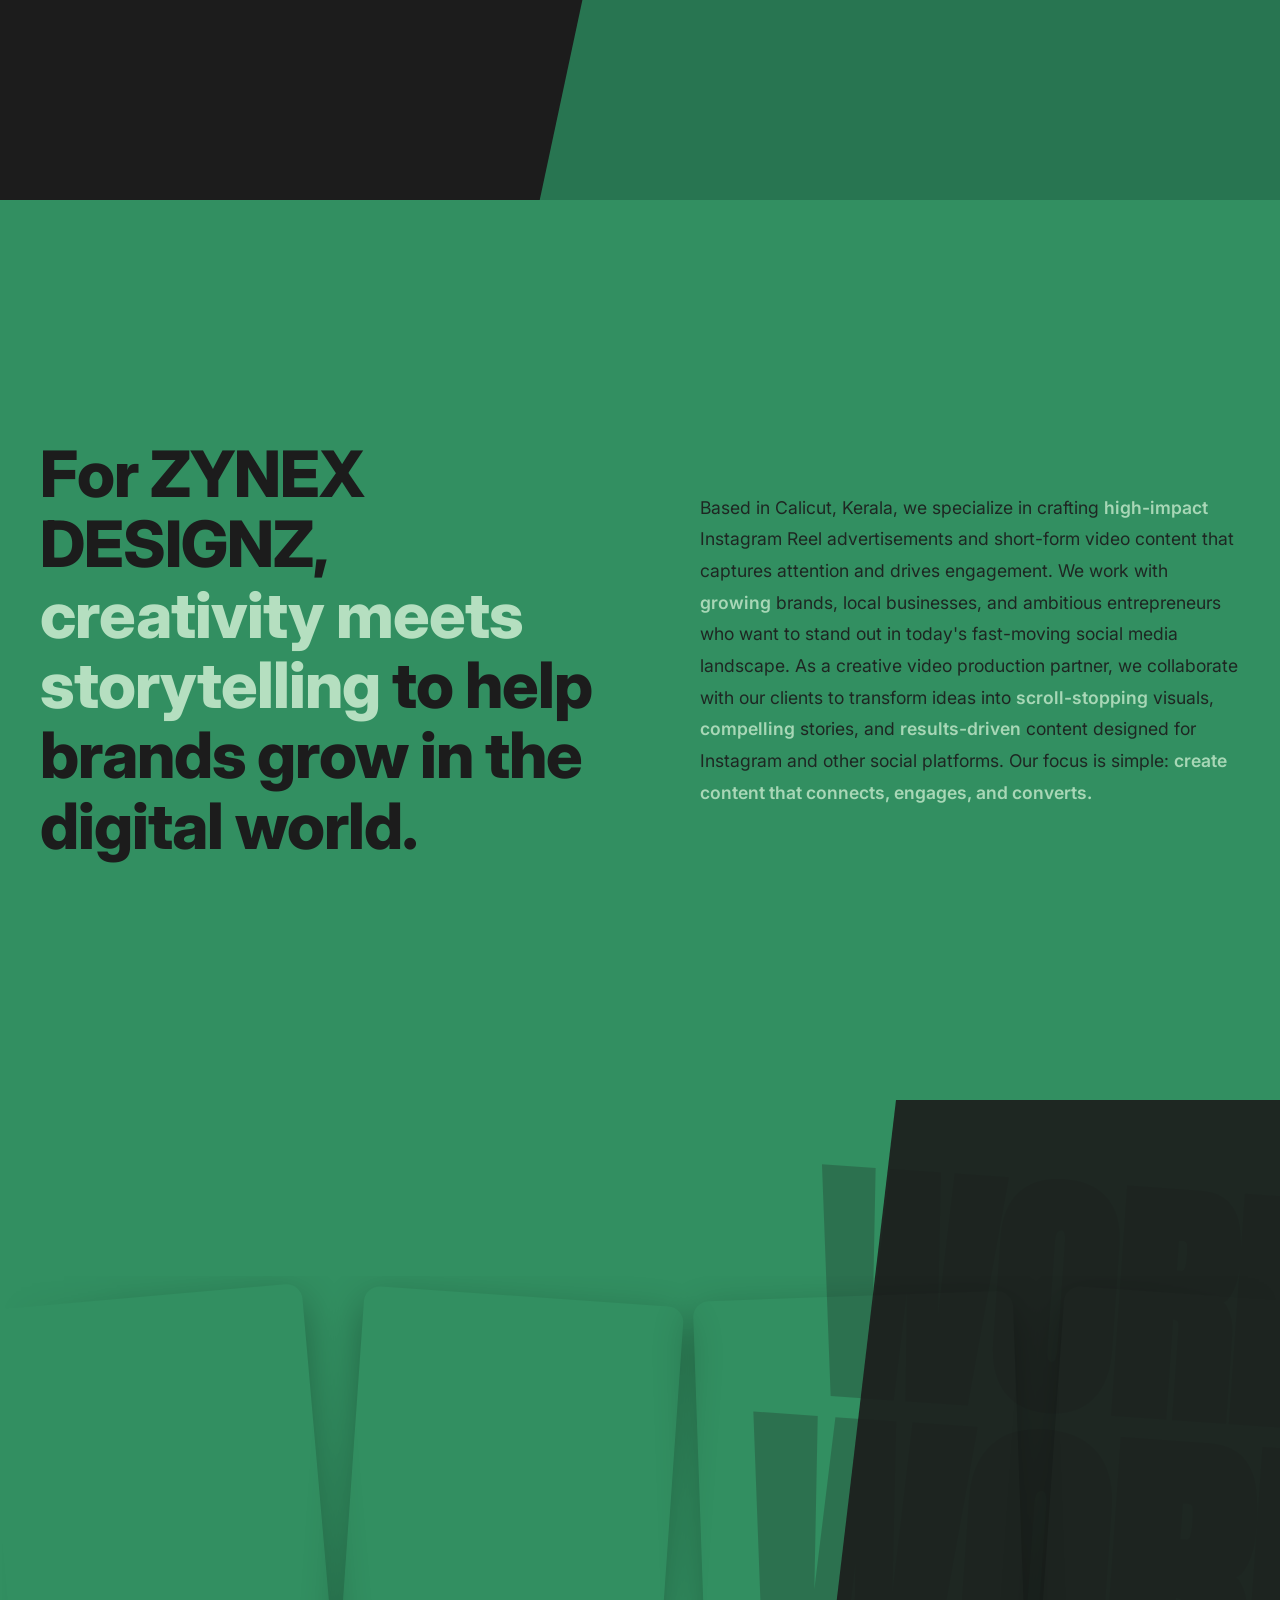
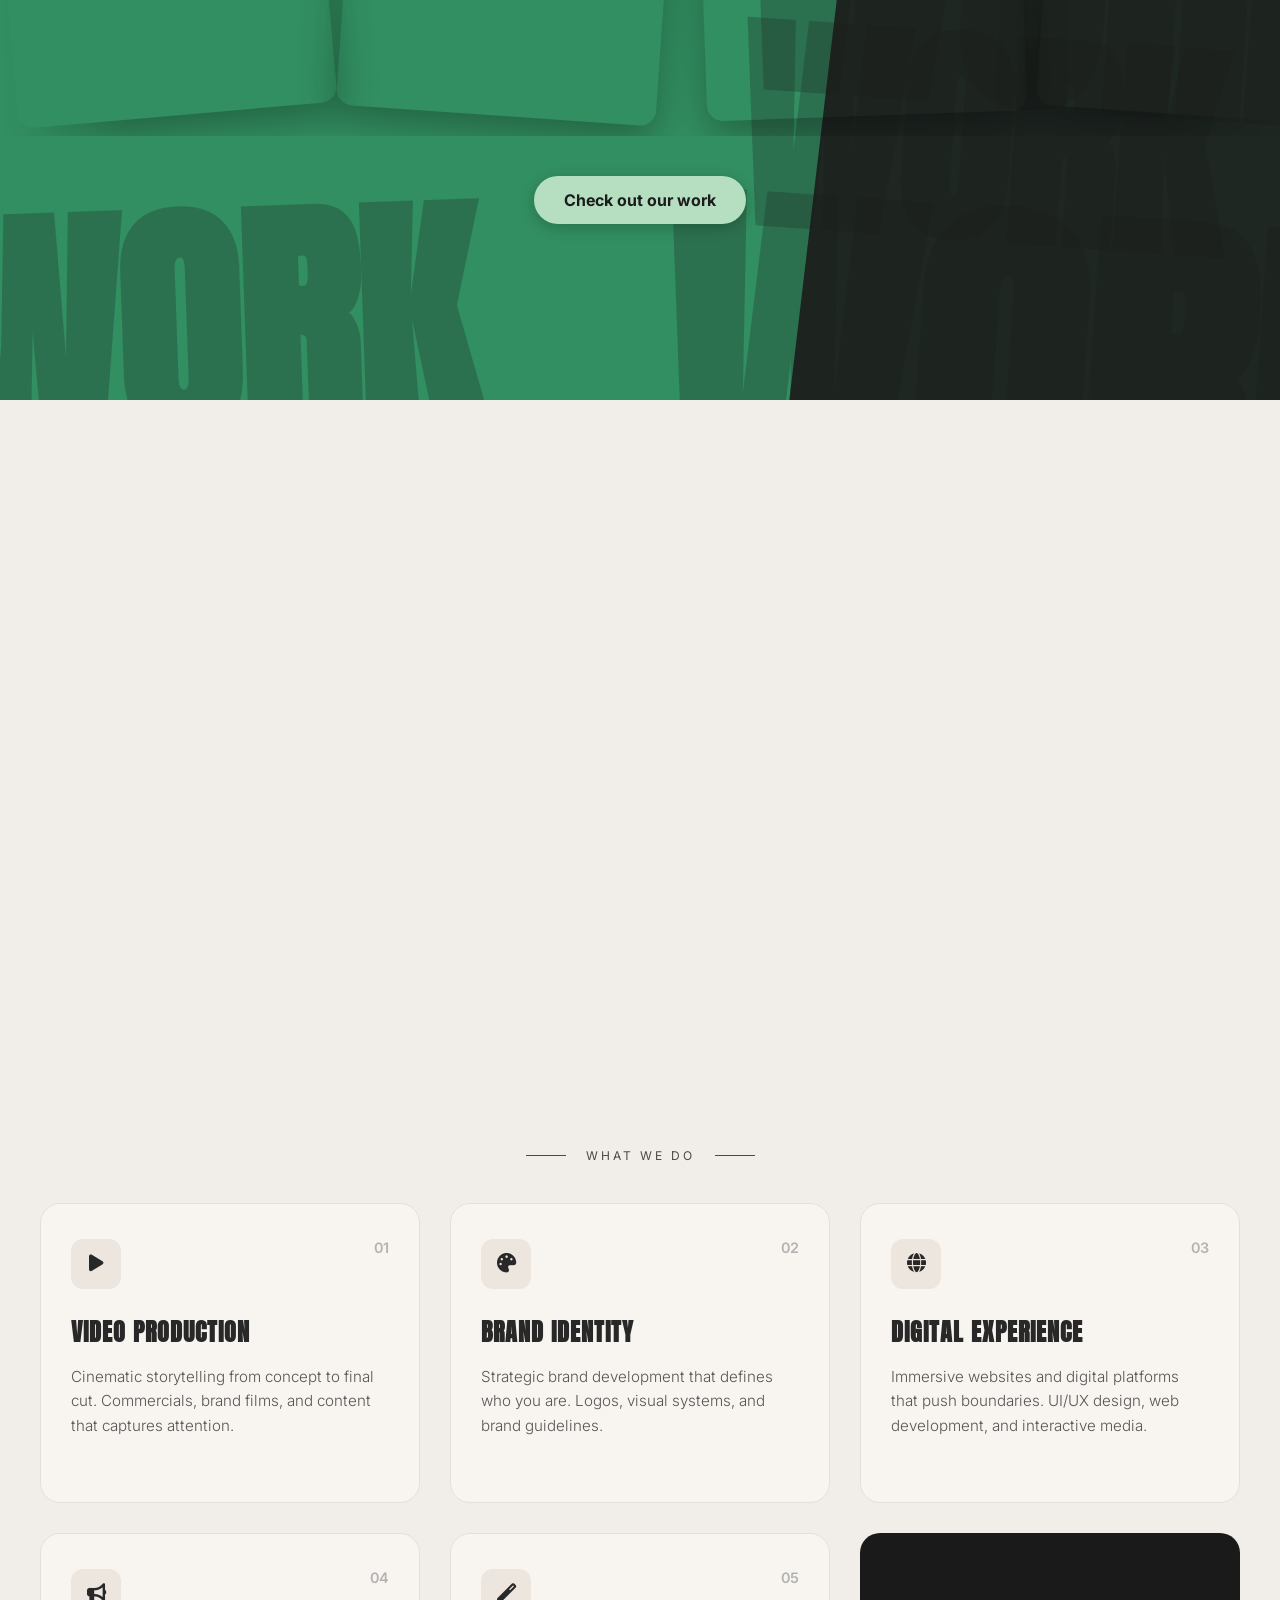
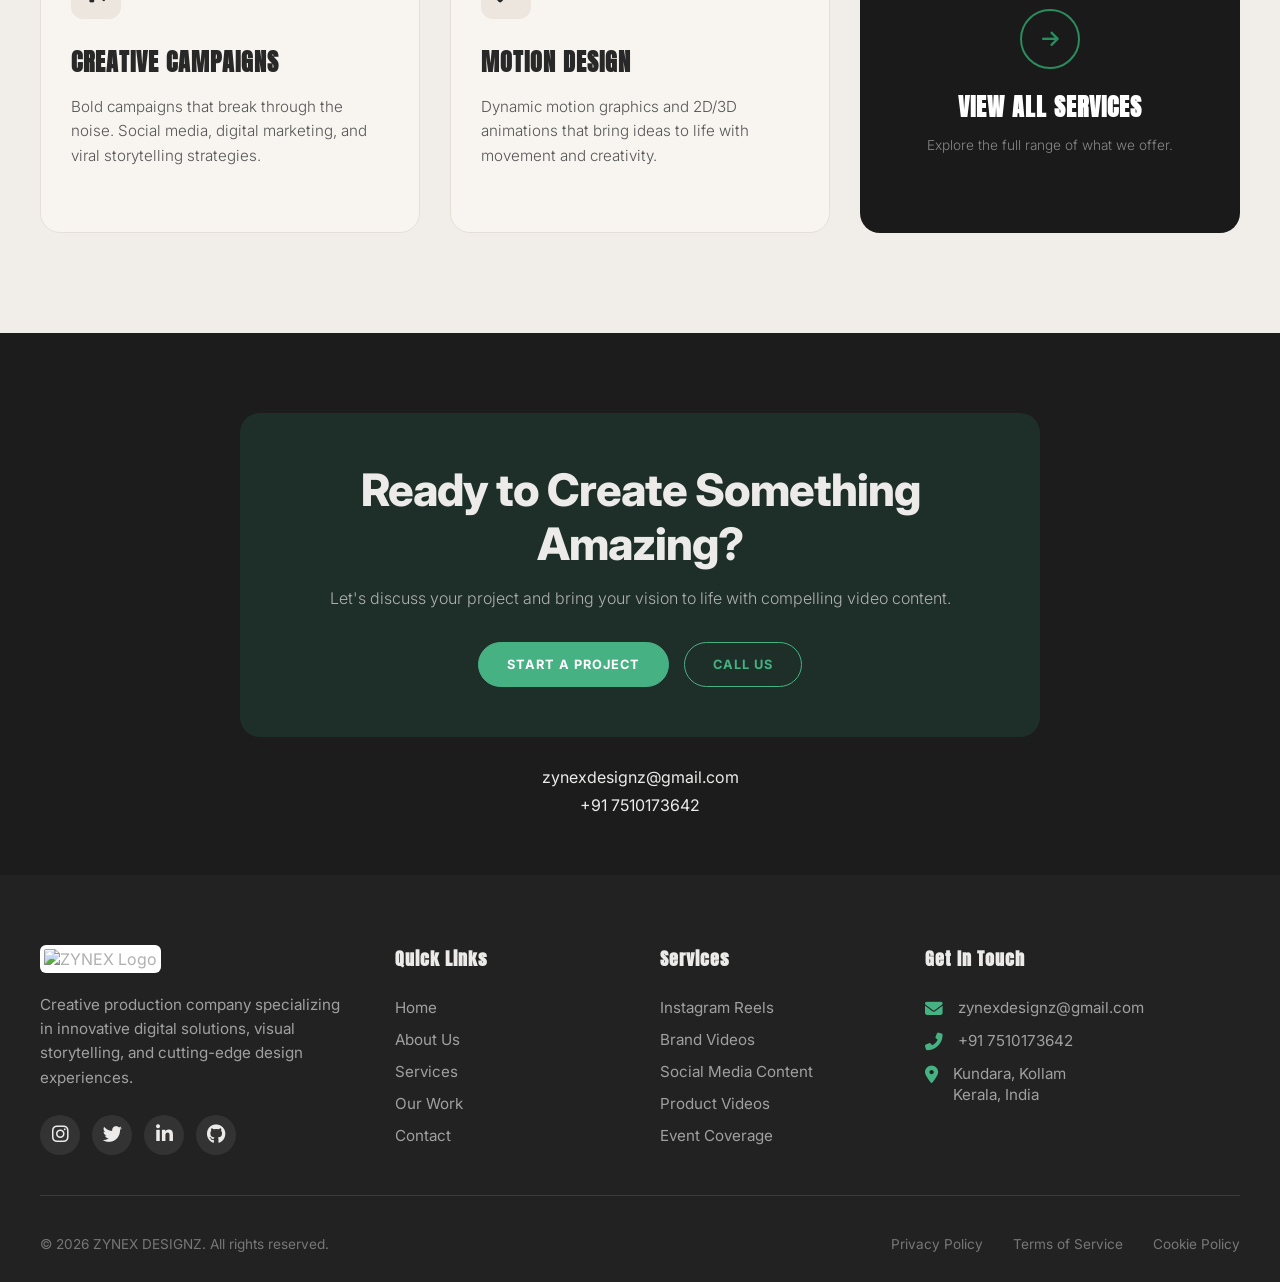
==== commit 3ed9031c: "Add files via upload" ====
--- a/index.html
+++ b/index.html
@@ -3,146 +3,1077 @@
 <head>
     <meta charset="UTF-8">
     <meta name="viewport" content="width=device-width, initial-scale=1.0">
-    <title>Zynex Designing Hub</title>
-    <link rel="icon" type="image/png" href="favicon.png">
-    <link rel="stylesheet" href="style.css">
+    <title>ZYNEX - Creative Production Studio</title>
+    <!-- Fonts -->
+    <link rel="preconnect" href="https://fonts.googleapis.com">
+    <link rel="preconnect" href="https://fonts.gstatic.com" crossorigin>
+    <link href="https://fonts.googleapis.com/css2?family=Anton&family=Inter:wght@300;400;600;700;800&display=swap" rel="stylesheet">
+    <!-- Icons -->
     <link rel="stylesheet" href="https://cdnjs.cloudflare.com/ajax/libs/font-awesome/6.4.0/css/all.min.css">
-    <link href="https://fonts.googleapis.com/css2?family=Poppins:wght@300;400;600;700&display=swap" rel="stylesheet">
+    
+    <style>
+        /* --- Reset & Base --- */
+        * {
+            margin: 0;
+            padding: 0;
+            box-sizing: border-box;
+        }
+
+        body {
+            font-family: 'Inter', sans-serif;
+            background-color: #1c1c1c;
+            color: #ecebea;
+            overflow-x: hidden;
+            position: relative;
+        }
+
+        /* --- Background & Texture --- */
+        body::before {
+            content: '';
+            position: fixed;
+            top: 0; left: 0; width: 100%; height: 100%;
+            background-image: 
+                radial-gradient(circle at 50% 50%, rgba(46, 125, 50, 0.05) 0%, transparent 60%),
+                repeating-linear-gradient(45deg, rgba(255,255,255,0.01) 0, rgba(255,255,255,0.01) 1px, transparent 0, transparent 50%);
+            background-size: 100% 100%, 50px 50px;
+            pointer-events: none;
+            z-index: -2;
+        }
+
+        /* --- Navigation Header --- */
+        header {
+            position: fixed;
+            top: 0;
+            left: 0;
+            width: 100%;
+            display: flex;
+            justify-content: space-between;
+            align-items: center;
+            padding: 20px 40px;
+            background: rgba(28, 28, 28, 0.8);
+            backdrop-filter: blur(8px);
+            z-index: 1000;
+            animation: slideDown 1s cubic-bezier(0.2, 0.8, 0.2, 1) forwards;
+        }
+
+        @keyframes slideDown {
+            0% { opacity: 0; transform: translateY(-100%); }
+            100% { opacity: 1; transform: translateY(0); }
+        }
+
+        /* --- Logo Container --- */
+        .logo {
+            width: 42px;
+            height: 42px;
+            background: #ecebea;
+            border-radius: 6px;
+            overflow: hidden;
+            display: flex;
+            align-items: center;
+            justify-content: center;
+        }
+        
+        .logo img {
+            width: 100%;
+            height: 100%;
+            object-fit: cover;
+            display: block;
+        }
+
+        /* --- Nav --- */
+        .nav-container {
+            display: flex;
+            align-items: center;
+            background: rgba(60, 60, 60, 0.4);
+            backdrop-filter: blur(5px);
+            padding: 10px 25px;
+            border-radius: 50px;
+            animation: navGlow 3s ease-in-out infinite;
+        }
+
+        @keyframes navGlow {
+            0%, 100% { box-shadow: 0 0 5px rgba(70, 178, 132, 0.2); }
+            50% { box-shadow: 0 0 20px rgba(70, 178, 132, 0.4); }
+        }
+
+        .nav-links {
+            display: flex;
+            gap: 30px;
+            list-style: none;
+        }
+
+        .nav-links li { position: relative; }
+        .nav-links li a {
+            text-decoration: none;
+            color: #d1d1d1;
+            font-size: 0.75rem;
+            font-weight: 700;
+            text-transform: uppercase;
+            letter-spacing: 1px;
+            transition: color 0.3s ease;
+            position: relative;
+        }
+        .nav-links li a::after {
+            content: '';
+            position: absolute;
+            bottom: -4px;
+            left: 0;
+            width: 0;
+            height: 2px;
+            background-color: #46b284;
+            transition: width 0.3s ease;
+        }
+        .nav-links li a:hover { color: #ecebea; }
+        .nav-links li a:hover::after { width: 100%; }
+
+        /* --- CTA Button with Eye --- */
+        .cta-btn {
+            background-color: #46b284;
+            color: white;
+            padding: 6px 16px 6px 6px;
+            border-radius: 50px;
+            text-decoration: none;
+            font-weight: 600;
+            font-size: 0.75rem;
+            display: flex;
+            align-items: center;
+            gap: 10px;
+            transition: background 0.3s ease, transform 0.2s ease;
+        }
+        .cta-btn:hover {
+            background-color: #3a926a;
+            transform: scale(1.05);
+        }
+
+        .eye-wrapper {
+            width: 28px; height: 28px;
+            background: #c4e6d6; border-radius: 50%;
+            display: flex; justify-content: center; align-items: center;
+            border: 2px solid rgba(255,255,255,0.2);
+        }
+        .eye {
+            width: 20px; height: 20px;
+            background: white; border-radius: 50%;
+            position: relative; overflow: hidden;
+            display: flex; justify-content: center; align-items: center;
+        }
+        .pupil {
+            width: 10px; height: 10px;
+            background: #1c1c1c; border-radius: 50%;
+            position: absolute; top: 50%; left: 50%;
+            transform: translate(-50%, -50%);
+        }
+
+        /* --- CUSTOM HAMBURGER --- */
+        .hamburger {
+            display: none;
+            width: 28px;
+            height: 20px;
+            flex-direction: column;
+            justify-content: space-between;
+            cursor: pointer;
+            z-index: 1001;
+            position: relative;
+        }
+        .hamburger span {
+            display: block;
+            width: 100%;
+            height: 2.5px;
+            background-color: #ecebea;
+            border-radius: 2px;
+            transition: all 0.3s ease-in-out;
+            transform-origin: center;
+        }
+        .hamburger.active span:nth-child(1) {
+            transform: translateY(8.5px) rotate(45deg);
+        }
+        .hamburger.active span:nth-child(2) {
+            opacity: 0;
+            transform: scaleX(0);
+        }
+        .hamburger.active span:nth-child(3) {
+            transform: translateY(-8.5px) rotate(-45deg);
+        }
+
+        /* --- Mobile Bottom Sheet --- */
+        .menu-overlay {
+            position: fixed;
+            top: 0; left: 0; width: 100%; height: 100%;
+            background: rgba(0, 0, 0, 0.7);
+            z-index: 1999;
+            opacity: 0;
+            pointer-events: none;
+            transition: opacity 0.4s ease;
+        }
+        .menu-overlay.active {
+            opacity: 1;
+            pointer-events: auto;
+        }
+
+        .mobile-menu {
+            position: fixed;
+            bottom: 0; left: 0; width: 100%;
+            height: 70vh;
+            background: rgba(28, 28, 28, 0.98);
+            backdrop-filter: blur(15px);
+            border-top-left-radius: 25px;
+            border-top-right-radius: 25px;
+            z-index: 2000;
+            display: flex;
+            flex-direction: column;
+            align-items: center;
+            justify-content: center;
+            gap: 30px;
+            transform: translateY(100%);
+            transition: transform 0.4s cubic-bezier(0.2, 0.8, 0.2, 1);
+            padding: 40px 20px 80px;
+        }
+        .mobile-menu.active {
+            transform: translateY(0);
+        }
+
+        .mobile-nav-links {
+            list-style: none;
+            display: flex;
+            flex-direction: column;
+            align-items: center;
+            gap: 25px;
+        }
+        .mobile-nav-links li a {
+            text-decoration: none;
+            color: #ecebea;
+            font-size: 1.2rem;
+            font-weight: 700;
+            text-transform: uppercase;
+            letter-spacing: 2px;
+            transition: color 0.3s ease;
+        }
+        .mobile-nav-links li a:hover { color: #46b284; }
+
+        .mobile-cta-btn {
+            background-color: #46b284;
+            color: white;
+            padding: 12px 30px;
+            border-radius: 50px;
+            text-decoration: none;
+            font-weight: 700;
+            font-size: 1rem;
+            margin-top: 10px;
+            transition: transform 0.2s ease, background 0.3s ease;
+        }
+        .mobile-cta-btn:hover {
+            background-color: #3a926a;
+            transform: scale(1.05);
+        }
+
+        /* --- ZYNEX Section --- */
+        #zynex-section {
+            min-height: 100vh;
+            display: flex; flex-direction: column;
+            justify-content: center; align-items: center;
+            padding: 100px 20px 60px;
+        }
+        .header-tagline {
+            display: flex; align-items: center; gap: 20px;
+            margin-bottom: 20px;
+        }
+        .header-tagline span {
+            font-size: 0.75rem; letter-spacing: 3px;
+            text-transform: uppercase; color: #9a9a9a;
+        }
+        .line-divider { height: 1px; width: 30px; background: #5a5a5a; }
+        .zynex-title {
+            font-family: 'Anton', sans-serif;
+            font-size: clamp(5rem, 14vw, 8.5rem);
+            line-height: 0.85; color: #ecebea;
+            letter-spacing: 4px; margin-bottom: 15px;
+            display: flex; justify-content: center; align-items: center;
+        }
+        .zynex-title span {
+            display: inline-block; animation: breathe 2.5s ease-in-out infinite;
+        }
+        .zynex-title span:nth-child(1) { animation-delay: 0s; }
+        .zynex-title span:nth-child(2) { animation-delay: 0.4s; }
+        .zynex-title span:nth-child(3) { animation-delay: 0.8s; }
+        .zynex-title span:nth-child(4) { animation-delay: 1.2s; }
+        .zynex-title span:nth-child(5) { animation-delay: 1.6s; }
+        @keyframes breathe {
+            0%, 100% { transform: scale(1); }
+            50% { transform: scale(1.15); }
+        }
+        .zynex-sub {
+            font-size: clamp(1rem, 2vw, 1.2rem);
+            font-weight: 300; letter-spacing: 6px;
+            text-transform: uppercase; margin-bottom: 30px;
+        }
+        .zynex-sub .highlight { color: #46b284; font-weight: 600; }
+        .zynex-desc {
+            max-width: 600px; font-size: 0.95rem;
+            line-height: 1.6; color: #a0a0a0;
+            font-weight: 300; text-align: center; margin-bottom: 50px;
+        }
+        .scroll-indicator {
+            color: #46b284; font-size: 1.2rem;
+            animation: bounce 2s infinite;
+        }
+        @keyframes bounce {
+            0%, 20%, 50%, 80%, 100% { transform: translateY(0); }
+            40% { transform: translateY(-10px); }
+            60% { transform: translateY(-5px); }
+        }
+
+        /* --- Creative Agency Section --- */
+        #visual-section {
+            min-height: 100vh; position: relative;
+            display: flex; justify-content: center; align-items: center;
+            padding: 100px 20px; overflow: hidden;
+        }
+        .bg-green-shape {
+            position: absolute; right: 0; top: -50px;
+            width: 60%; height: 120%;
+            background: #2c8c60;
+            clip-path: polygon(30% 0, 100% 0, 100% 100%, 0 100%);
+            z-index: -1; opacity: 0.8;
+        }
+        .visual-text-wrapper {
+            display: flex; flex-direction: column;
+            align-items: center; justify-content: center;
+            text-align: center; width: 100%; max-width: 1200px;
+        }
+        .word {
+            font-family: 'Anton', sans-serif;
+            font-size: clamp(4rem, 10vw, 8rem);
+            line-height: 0.9; color: #ecebea;
+            letter-spacing: 2px; display: block; will-change: transform;
+        }
+
+        /* --- About Section --- */
+        #about-section {
+            padding: 100px 40px; background-color: #328f61;
+            display: flex; justify-content: space-between;
+            align-items: center; flex-wrap: wrap; gap: 40px; min-height: 100vh;
+        }
+        .about-left { flex: 1; min-width: 300px; max-width: 50%; }
+        .about-title {
+            font-family: 'Inter', sans-serif; font-weight: 800;
+            font-size: clamp(2.8rem, 5vw, 4.5rem);
+            line-height: 1.1; color: #1c1c1c; letter-spacing: -1px;
+        }
+        .about-title .light-text { color: #b5dfc0; }
+        .about-right { flex: 1; min-width: 300px; max-width: 45%; }
+        .about-right p {
+            font-family: 'Inter', sans-serif; font-weight: 400;
+            font-size: 1.1rem; line-height: 1.8; color: #1c1c1c; opacity: 0.9;
+        }
+        .about-right .highlight-text { color: #b5dfc0; font-weight: 600; }
+
+        /* --- WORK Section --- */
+        #work-section {
+            position: relative;
+            min-height: 100vh;
+            background-color: #328f61;
+            display: flex; flex-direction: column;
+            justify-content: center; align-items: center;
+            overflow: hidden; padding: 60px 0;
+        }
+        .dark-shape {
+            position: absolute; top: 0; right: 0; width: 40%; height: 120%;
+            background: #1c1c1c; clip-path: polygon(25% 0, 100% 0, 100% 100%, 0 100%);
+            z-index: 0; opacity: 0.9;
+        }
+        .work-bg-staggered {
+            position: absolute; top: 0; left: 0; width: 100%; height: 100%;
+            pointer-events: none; z-index: 0; overflow: hidden;
+        }
+        .bg-word {
+            position: absolute; font-family: 'Anton', sans-serif;
+            color: #1c1c1c; opacity: 0.25; line-height: 0.9;
+            transform: rotate(4deg); font-weight: 900; letter-spacing: -4px;
+            user-select: none;
+        }
+        .bg-word:nth-child(1) { top: 10%; right: -5%; font-size: clamp(10rem, 20vw, 20rem); }
+        .bg-word:nth-child(2) { top: 38%; right: -8%; font-size: clamp(14rem, 24vw, 24rem); }
+        .bg-word:nth-child(3) { top: 60%; right: 5%; font-size: clamp(12rem, 18vw, 18rem); }
+        .bg-word:nth-child(4) { top: 80%; right: -10%; font-size: clamp(16rem, 28vw, 28rem); }
+        .bg-word:nth-child(5) { bottom: -5%; left: -5%; font-size: clamp(12rem, 20vw, 20rem); transform: rotate(-2deg); }
+
+        .carousel-container {
+            width: 100%; overflow: hidden; position: relative; z-index: 2;
+            padding: 20px 0;
+            mask-image: linear-gradient(to right, transparent, black 10%, black 90%, transparent);
+            -webkit-mask-image: linear-gradient(to right, transparent, black 10%, black 90%, transparent);
+        }
+        .carousel-track {
+            display: flex; gap: 30px; width: max-content;
+            animation: scroll 20s linear infinite;
+        }
+        .carousel-container:hover .carousel-track { animation-play-state: paused; }
+        @keyframes scroll {
+            0% { transform: translateX(0); }
+            100% { transform: translateX(-50%); }
+        }
+
+        .card {
+            width: 320px; height: 420px; flex-shrink: 0;
+            object-fit: cover; border-radius: 16px;
+            box-shadow: 0 15px 40px rgba(0,0,0,0.3);
+            transition: transform 0.3s ease, z-index 0.3s ease;
+            transform: rotate(var(--angle)); pointer-events: none;
+        }
+        .card:hover {
+            transform: scale(1.05) rotate(0deg) !important;
+            z-index: 10; box-shadow: 0 25px 50px rgba(0,0,0,0.5);
+            pointer-events: none;
+        }
+        .card:nth-child(odd) { --angle: -5deg; }
+        .card:nth-child(even) { --angle: 4deg; }
+        .card:nth-child(3n) { --angle: -2deg; }
+        .card:nth-child(5n) { --angle: 6deg; }
+
+        .work-btn {
+            margin-top: 40px; background-color: #b5dfc0; color: #1c1c1c;
+            padding: 14px 30px; border-radius: 50px; text-decoration: none;
+            font-weight: 700; font-size: 1rem; z-index: 3;
+            transition: transform 0.3s ease, background 0.3s ease;
+            box-shadow: 0 4px 15px rgba(0,0,0,0.2);
+        }
+        .work-btn:hover { transform: scale(1.1); background-color: #daf0df; }
+
+        /* --- EXPLORE SECTION --- */
+        #explore-section {
+            background-color: #f1ede8;
+            min-height: 130vh; 
+            padding: 60px 20px 100px;
+            display: flex; flex-direction: column;
+            justify-content: flex-start;
+            align-items: center;
+        }
+        .explore-title-wrapper {
+            display: flex; flex-direction: column;
+            align-items: center; justify-content: center;
+            text-align: center; width: 100%; 
+            margin-bottom: 40px; 
+            margin-top: 40px;
+        }
+        .explore-title-wrapper .word {
+            font-family: 'Anton', sans-serif;
+            font-size: clamp(5rem, 15vw, 10rem);
+            line-height: 0.95;
+            color: #282828;
+            letter-spacing: -2px;
+            display: block;
+            will-change: transform;
+        }
+        .services-header-wrap {
+            display: flex; align-items: center; justify-content: center; gap: 20px; margin-bottom: 40px;
+        }
+        .services-header-wrap span { font-size: 0.75rem; letter-spacing: 3px; text-transform: uppercase; color: #4a4a4a; }
+        .services-header-wrap .line-divider { height: 1px; width: 40px; background: #4a4a4a; }
+        .services-grid {
+            display: grid; grid-template-columns: repeat(3, 1fr); gap: 30px; max-width: 1200px; margin: 0 auto;
+        }
+        .service-card {
+            background-color: #f8f5f1; border-radius: 20px; padding: 35px 30px;
+            position: relative; border: 1px solid #e5dfd7; transition: transform 0.3s ease; min-height: 300px;
+        }
+        .service-card:hover:not(.view-all-card) { transform: translateY(-5px); }
+        .card-top { display: flex; justify-content: space-between; align-items: flex-start; margin-bottom: 25px; }
+        .icon-box { width: 50px; height: 50px; background-color: #ece6de; border-radius: 12px; display: flex; align-items: center; justify-content: center; font-size: 1.2rem; color: #282828; }
+        .card-num { font-size: 0.9rem; font-weight: 600; color: #b3b3b3; }
+        .service-card h3 { font-family: 'Anton', sans-serif; color: #282828; font-size: 1.5rem; margin-bottom: 15px; letter-spacing: 1px; }
+        .service-card p { color: #555; font-size: 0.95rem; line-height: 1.6; font-weight: 300; }
+        .view-all-card { background-color: #1a1a1a; border: none; color: white; display: flex; flex-direction: column; align-items: center; justify-content: center; text-align: center; text-decoration: none; transition: transform 0.3s ease; cursor: pointer; }
+        .view-all-card:hover { transform: scale(0.98); }
+        .view-all-circle { width: 60px; height: 60px; border: 2px solid #2b8c5e; border-radius: 50%; display: flex; align-items: center; justify-content: center; color: #2b8c5e; font-size: 1.2rem; margin-bottom: 20px; transition: background 0.3s ease, color 0.3s ease; }
+        .view-all-card:hover .view-all-circle { background: #2b8c5e; color: white; }
+        .view-all-card h3 { font-family: 'Anton', sans-serif; color: white; font-size: 1.5rem; letter-spacing: 1px; margin-bottom: 10px; }
+        .view-all-card p { color: #888; font-size: 0.85rem; font-weight: 300; }
+
+        /* --- CTA & CONTACT SECTION --- */
+        #cta-contact-section {
+            background-color: #1c1c1c;
+            padding: 80px 20px 60px;
+            display: flex;
+            flex-direction: column;
+            align-items: center;
+        }
+
+        .cta-box {
+            background-color: #1e2f2a;
+            border-radius: 20px;
+            padding: 50px 30px;
+            text-align: center;
+            max-width: 800px;
+            width: 100%;
+        }
+        .cta-box h2 {
+            font-family: 'Inter', sans-serif;
+            font-weight: 800;
+            font-size: clamp(1.8rem, 4vw, 2.8rem);
+            color: #ecebea;
+            margin-bottom: 15px;
+            letter-spacing: -1px;
+        }
+        .cta-box p {
+            color: #b0b0b0;
+            font-size: 1rem;
+            line-height: 1.6;
+            font-weight: 300;
+            margin-bottom: 30px;
+            padding: 0 20px;
+        }
+        .cta-buttons {
+            display: flex;
+            justify-content: center;
+            gap: 15px;
+            flex-wrap: wrap;
+        }
+        .cta-btn-solid {
+            background-color: #46b284;
+            color: #fff;
+            padding: 14px 28px;
+            border-radius: 50px;
+            text-decoration: none;
+            font-weight: 700;
+            font-size: 0.8rem;
+            text-transform: uppercase;
+            letter-spacing: 1px;
+            transition: background 0.3s;
+            border: 1px solid #46b284;
+        }
+        .cta-btn-solid:hover { background-color: #3a926a; }
+        .cta-btn-outline {
+            background: transparent;
+            color: #46b284;
+            border: 1px solid #46b284;
+            padding: 14px 28px;
+            border-radius: 50px;
+            text-decoration: none;
+            font-weight: 700;
+            font-size: 0.8rem;
+            text-transform: uppercase;
+            letter-spacing: 1px;
+            transition: all 0.3s;
+        }
+        .cta-btn-outline:hover {
+            background: #46b284;
+            color: #fff;
+        }
+
+        /* Contact Details below CTA */
+        .cta-contact-details {
+            margin-top: 30px;
+            text-align: center;
+            display: flex;
+            flex-direction: column;
+            gap: 8px;
+        }
+        .cta-contact-details a {
+            color: #ecebea;
+            text-decoration: none;
+            font-size: 1rem;
+            font-weight: 400;
+            transition: color 0.3s;
+        }
+        .cta-contact-details a:hover { color: #46b284; }
+        .cta-contact-details span {
+            display: inline-block;
+            margin: 0 8px;
+            color: #555;
+        }
+
+        /* --- FOOTER SECTION --- */
+        #main-footer {
+            background-color: #222222;
+            color: #b0b0b0;
+            padding: 70px 40px 30px;
+            font-family: 'Inter', sans-serif;
+        }
+
+        .footer-container {
+            display: grid;
+            grid-template-columns: 1.4fr 1fr 1fr 1.4fr;
+            gap: 40px;
+            max-width: 1400px;
+            margin: 0 auto;
+            padding-bottom: 40px;
+            border-bottom: 1px solid #3a3a3a;
+        }
+
+        .footer-logo {
+            margin-bottom: 20px;
+        }
+
+        .footer-logo img {
+            height: 40px;
+            width: 40px;
+            background: #ffffff;
+            border-radius: 6px;
+            padding: 4px;
+            object-fit: contain;
+        }
+
+        .footer-desc {
+            font-size: 0.95rem;
+            line-height: 1.6;
+            color: #a0a0a0;
+            margin-bottom: 25px;
+            max-width: 300px;
+        }
+
+        .footer-col h4 {
+            color: #ecebea;
+            font-size: 1.1rem;
+            font-weight: 700;
+            margin-bottom: 25px;
+            font-family: 'Anton', sans-serif;
+            letter-spacing: 1px;
+        }
+
+        .footer-col ul {
+            list-style: none;
+            display: flex;
+            flex-direction: column;
+            gap: 12px;
+        }
+
+        .footer-col ul li a {
+            text-decoration: none;
+            color: #a0a0a0;
+            transition: color 0.3s ease;
+            font-size: 0.95rem;
+        }
+        .footer-col ul li a:hover {
+            color: #46b284;
+        }
+
+        /* Social Icons */
+        .social-links {
+            display: flex;
+            gap: 12px;
+        }
+        .social-links a {
+            width: 40px;
+            height: 40px;
+            background: rgba(255,255,255,0.08);
+            border-radius: 50%;
+            display: flex;
+            align-items: center;
+            justify-content: center;
+            color: #ecebea;
+            font-size: 1.2rem;
+            transition: all 0.3s ease;
+            text-decoration: none;
+        }
+        .social-links a:hover {
+            background: #46b284;
+            color: #fff;
+            transform: translateY(-3px);
+        }
+
+        /* Contact Info */
+        .contact-info li {
+            display: flex;
+            align-items: flex-start;
+            gap: 15px;
+            color: #a0a0a0;
+            font-size: 0.95rem;
+            line-height: 1.4;
+        }
+        .contact-info li i {
+            color: #46b284;
+            margin-top: 3px;
+            font-size: 1.1rem;
+        }
+        .contact-info li a {
+            color: #a0a0a0;
+            text-decoration: none;
+        }
+        .contact-info li a:hover {
+            color: #46b284;
+        }
+        .contact-info li span {
+            color: #a0a0a0;
+        }
+
+        /* Footer Bottom */
+        .footer-bottom {
+            display: flex;
+            justify-content: space-between;
+            align-items: center;
+            max-width: 1400px;
+            margin: 20px auto 0;
+            padding-top: 20px;
+            flex-wrap: wrap;
+            gap: 20px;
+        }
+
+        .footer-bottom p {
+            color: #777;
+            font-size: 0.85rem;
+        }
+
+        .footer-bottom-right {
+            display: flex;
+            gap: 30px;
+        }
+
+        .footer-bottom-right a {
+            color: #777;
+            text-decoration: none;
+            font-size: 0.85rem;
+            transition: color 0.3s ease;
+        }
+        .footer-bottom-right a:hover {
+            color: #46b284;
+        }
+
+        /* --- WhatsApp --- */
+        .whatsapp-icon {
+            position: fixed; bottom: 30px; left: 30px;
+            width: 50px; height: 50px; background-color: white;
+            border-radius: 50%; display: flex; align-items: center;
+            justify-content: center; color: #1c1c1c; font-size: 1.8rem;
+            text-decoration: none; box-shadow: 0 4px 15px rgba(0,0,0,0.3);
+            transition: transform 0.3s ease; z-index: 100;
+        }
+        .whatsapp-icon:hover { transform: scale(1.1); color: #25D366; }
+
+        /* --- RESPONSIVENESS --- */
+        @media (max-width: 900px) {
+            .nav-container, .cta-btn { display: none !important; }
+            .hamburger { display: flex; }
+            header { flex-direction: row; padding: 15px 20px; }
+            
+            .card { width: 250px; height: 330px; }
+            .dark-shape { width: 60%; clip-path: polygon(30% 0, 100% 0, 100% 100%, 0 100%); }
+            #about-section { flex-direction: column; padding: 100px 20px; gap: 60px; text-align: center; }
+            .about-left, .about-right { max-width: 100%; text-align: left; }
+            .services-grid { grid-template-columns: repeat(2, 1fr); }
+            #explore-section { min-height: 150vh; padding: 20px 20px 60px; }
+            .explore-title-wrapper { margin-top: 20px; margin-bottom: 30px; }
+
+            #main-footer { padding: 50px 20px 30px; }
+            .footer-container { grid-template-columns: repeat(2, 1fr); }
+            .footer-bottom { flex-direction: column-reverse; text-align: center; }
+        }
+        
+        @media (max-width: 600px) {
+            .about-left, .about-right { text-align: center; }
+            .card { width: 220px; height: 280px; }
+            .services-grid { grid-template-columns: 1fr; }
+            .mobile-menu { height: 85vh; padding: 40px 20px 100px; }
+            .mobile-nav-links li a { font-size: 1rem; }
+            .mobile-cta-btn { font-size: 0.9rem; padding: 10px 25px; }
+
+            .footer-container { grid-template-columns: 1fr; text-align: center; }
+            .footer-desc { max-width: 100%; margin: 0 auto 25px; }
+            .social-links { justify-content: center; }
+            .contact-info li { justify-content: center; }
+            .footer-bottom-right { flex-direction: column; gap: 10px; }
+        }
+    </style>
 </head>
 <body>
 
-    <nav class="navbar">
+    <header>
         <div class="logo">
-            <h1>ZYNEX</h1>
-            <p>DESIGNING HUB</p>
-        </div>
-        <ul class="nav-links">
-            <li><a href="index.html" class="active">Home</a></li>
-            <li><a href="about.html">About Us</a></li> 
-            <li><a href="#services">Services</a></li>
-            <li><a href="contact.html">Contact</a></li> 
+            <img src="https://ui-avatars.com/api/?name=ZY&background=fff&color=000&size=128" alt="Logo">
+        </div>
+
+        <div class="nav-container">
+            <ul class="nav-links">
+                <li><a href="service.html">Services</a></li>
+                <li><a href="work.html">Work</a></li>
+                <li><a href="about.html">About</a></li>
+                <li><a href="contact.html">Contact</a></li>
+            </ul>
+        </div>
+
+        <a href="#" class="cta-btn">
+            <div class="eye-wrapper">
+                <div class="eye" id="eyeContainer">
+                    <div class="pupil" id="pupil"></div>
+                </div>
+            </div>
+            LET'S TALK
+        </a>
+
+        <div class="hamburger" id="hamburgerBtn">
+            <span></span>
+            <span></span>
+            <span></span>
+        </div>
+    </header>
+
+    <div class="menu-overlay" id="menuOverlay"></div>
+    <div class="mobile-menu" id="mobileMenu">
+        <ul class="mobile-nav-links">
+            <li><a href="service.html">Services</a></li>
+            <li><a href="work.html">Work</a></li>
+            <li><a href="about.html">About</a></li>
+            <li><a href="contact.html">Contact</a></li>
         </ul>
-        <div class="hamburger">
-            <i class="fas fa-bars"></i>
-        </div>
-    </nav>
-
-    <section id="home" class="hero">
-        
-        <div class="floating-icons">
-            <i class="fas fa-pen-nib bg-icon icon-1"></i>
-            <i class="fas fa-palette bg-icon icon-2"></i>
-            <i class="fas fa-lightbulb bg-icon icon-3"></i>           
-            <i class="fas fa-cube bg-icon icon-5"></i>
-            <i class="fas fa-compass bg-icon icon-6"></i>
-            <i class="fas fa-lightbulb bg-icon icon-8"></i>
-        </div>
-
-        <div class="hero-content">
-            <span class="intro-tag">🚀 Introducing</span>
-            <h2>Zynex Designing Hub!</h2>
-            <p>Your one-stop solution for all your creative needs. Premium Graphic Design & Web Solutions.</p>
-            <a href="contact.html" class="btn">Get Started</a>
-        </div>
+        <a href="contact.html" class="mobile-cta-btn">LET'S TALK</a>
+    </div>
+
+    <section id="zynex-section">
+        <div class="header-tagline">
+            <div class="line-divider"></div>
+            <span>Creative Production Studio</span>
+            <div class="line-divider"></div>
+        </div>
+        <h1 class="zynex-title"><span>Z</span><span>Y</span><span>N</span><span>E</span><span>X</span></h1>
+        <p class="zynex-sub">We Create <span class="highlight">Stories</span> That Move</p>
+        <p class="zynex-desc">Crafting visual narratives, brand experiences & digital stories that captivate audiences and drive impact.</p>
+        <div class="scroll-indicator"><i class="fas fa-arrow-down"></i></div>
     </section>
 
-    <section id="about" class="team-section">
-        <div class="section-title">
-            <h2>Meet Our Creative Team</h2>
-            <div class="line"></div>
-            <p style="text-align: center; color: #666; margin-bottom: 40px;">The passionate minds behind Zynex Hub.</p>
-        </div>
-        
-        <div class="team-grid">
-            <div class="team-card">
-                <div class="team-img"><img src="nabeel.webp" alt="Nabeel"></div>
-                <h3>Muhammed Nabeel</h3>
-                <p class="team-role">Poster Designer</p>
-            </div>
-
-            <div class="team-card">
-                <div class="team-img"><img src="salam.webp" alt="Salam"></div>
-                <h3>Salam</h3>
-                <p class="team-role">Video Editor</p>
-            </div>
-
-            <div class="team-card">
-                <div class="team-img"><img src="ahmad.webp" alt="Ahmad"></div>
-                <h3>Ahmad</h3>
-                <p class="team-role">Web Developer</p>
-            </div>
-
-            <div class="team-card">
-                <div class="team-img"><img src="ajeer.webp" alt="Ajeer"></div>
-                <h3>Ajeer</h3>
-                <p class="team-role">Social Media Manager</p>
-            </div>
+    <section id="visual-section">
+        <div class="bg-green-shape"></div>
+        <div class="visual-text-wrapper">
+            <div class="word left-to-right">CREATIVE</div>
+            <div class="word right-to-left">AGENCY</div>
+            <div class="word left-to-right">FOR</div>
+            <div class="word right-to-left">VISUAL</div>
+            <div class="word left-to-right">BRANDS</div>
+            <div class="word right-to-left">& PRODUCTION</div>
         </div>
     </section>
 
-    <section id="services" class="services">
-        <div class="section-title">
-            <h2>Our Services</h2>
-            <div class="line"></div>
+    <section id="about-section">
+        <div class="about-left">
+            <h2 class="about-title">For ZYNEX DESIGNZ,<br><span class="light-text">creativity meets</span><br><span class="light-text">storytelling</span> to help<br>brands grow in the<br>digital world.</h2>
+        </div>
+        <div class="about-right">
+            <p>Based in Calicut, Kerala, we specialize in crafting <span class="highlight-text">high-impact</span> Instagram Reel advertisements and short-form video content that captures attention and drives engagement. We work with <span class="highlight-text">growing</span> brands, local businesses, and ambitious entrepreneurs who want to stand out in today's fast-moving social media landscape. As a creative video production partner, we collaborate with our clients to transform ideas into <span class="highlight-text">scroll-stopping</span> visuals, <span class="highlight-text">compelling</span> stories, and <span class="highlight-text">results-driven</span> content designed for Instagram and other social platforms. Our focus is simple: <span class="highlight-text">create content that connects, engages, and converts.</span></p>
+        </div>
+    </section>
+
+    <section id="work-section">
+        <div class="dark-shape"></div>
+        <div class="work-bg-staggered">
+            <div class="bg-word">WORK</div>
+            <div class="bg-word">WORK</div>
+            <div class="bg-word">WORK</div>
+            <div class="bg-word">WORK</div>
+            <div class="bg-word">WORK</div>
+        </div>
+        <div class="carousel-container">
+            <div class="carousel-track">
+                <video src="https://www.w3schools.com/html/mov_bbb.mp4" class="card" autoplay loop muted playsinline></video>
+                <video src="https://www.w3schools.com/html/mov_bbb.mp4" class="card" autoplay loop muted playsinline></video>
+                <video src="https://www.w3schools.com/html/mov_bbb.mp4" class="card" autoplay loop muted playsinline></video>
+                <video src="https://www.w3schools.com/html/mov_bbb.mp4" class="card" autoplay loop muted playsinline></video>
+                <video src="https://www.w3schools.com/html/mov_bbb.mp4" class="card" autoplay loop muted playsinline></video>
+                <video src="https://www.w3schools.com/html/mov_bbb.mp4" class="card" autoplay loop muted playsinline></video>
+                <video src="https://www.w3schools.com/html/mov_bbb.mp4" class="card" autoplay loop muted playsinline></video>
+                <video src="https://www.w3schools.com/html/mov_bbb.mp4" class="card" autoplay loop muted playsinline></video>
+                <video src="https://www.w3schools.com/html/mov_bbb.mp4" class="card" autoplay loop muted playsinline></video>
+                <video src="https://www.w3schools.com/html/mov_bbb.mp4" class="card" autoplay loop muted playsinline></video>
+                <video src="https://www.w3schools.com/html/mov_bbb.mp4" class="card" autoplay loop muted playsinline></video>
+                <video src="https://www.w3schools.com/html/mov_bbb.mp4" class="card" autoplay loop muted playsinline></video>
+            </div>
+        </div>
+        <a href="#" class="work-btn">Check out our work</a>
+    </section>
+
+    <section id="explore-section">
+        <div class="explore-title-wrapper">
+            <span class="word right-to-left">THERE'S</span>
+            <span class="word left-to-right">MORE</span>
+            <span class="word right-to-left">TO</span>
+            <span class="word left-to-right">EXPLORE</span>
+        </div>
+        <div class="services-header-wrap">
+            <div class="line-divider"></div>
+            <span>What We Do</span>
+            <div class="line-divider"></div>
         </div>
         <div class="services-grid">
             <div class="service-card">
-                <i class="fas fa-palette"></i>
-                <h3>Logo Designing</h3>
-                <p>Unique and memorable logos to define your brand identity perfectly.</p>
+                <div class="card-top"><div class="icon-box"><i class="fas fa-play"></i></div><span class="card-num">01</span></div>
+                <h3>VIDEO PRODUCTION</h3><p>Cinematic storytelling from concept to final cut. Commercials, brand films, and content that captures attention.</p>
             </div>
             <div class="service-card">
-                <i class="fas fa-bullhorn"></i>
-                <h3>Posters</h3>
-                <p>Eye-catching posters for your events, campaigns and promotions.</p>
+                <div class="card-top"><div class="icon-box"><i class="fas fa-palette"></i></div><span class="card-num">02</span></div>
+                <h3>BRAND IDENTITY</h3><p>Strategic brand development that defines who you are. Logos, visual systems, and brand guidelines.</p>
             </div>
             <div class="service-card">
-                <i class="fas fa-share-alt"></i>
-                <h3>Social Media Creatives</h3>
-                <p>Engaging posts and stories to boost your online presence.</p>
+                <div class="card-top"><div class="icon-box"><i class="fas fa-globe"></i></div><span class="card-num">03</span></div>
+                <h3>DIGITAL EXPERIENCE</h3><p>Immersive websites and digital platforms that push boundaries. UI/UX design, web development, and interactive media.</p>
             </div>
             <div class="service-card">
-                <i class="fas fa-laptop-code"></i>
-                <h3>Website Design</h3>
-                <p>Beautiful, responsive, and fast websites tailored to your business.</p>
-            </div>
+                <div class="card-top"><div class="icon-box"><i class="fas fa-bullhorn"></i></div><span class="card-num">04</span></div>
+                <h3>CREATIVE CAMPAIGNS</h3><p>Bold campaigns that break through the noise. Social media, digital marketing, and viral storytelling strategies.</p>
+            </div>
+            <div class="service-card">
+                <div class="card-top"><div class="icon-box"><i class="fas fa-magic"></i></div><span class="card-num">05</span></div>
+                <h3>MOTION DESIGN</h3><p>Dynamic motion graphics and 2D/3D animations that bring ideas to life with movement and creativity.</p>
+            </div>
+            <a href="service.html" class="service-card view-all-card">
+                <div class="view-all-circle"><i class="fas fa-arrow-right"></i></div>
+                <h3>VIEW ALL SERVICES</h3>
+                <p>Explore the full range of what we offer.</p>
+            </a>
         </div>
     </section>
 
-    <footer class="modern-footer">
-        <div class="footer-content">
+    <!-- CTA & CONTACT SECTION -->
+    <section id="cta-contact-section">
+        <div class="cta-box">
+            <h2>Ready to Create Something Amazing?</h2>
+            <p>Let's discuss your project and bring your vision to life with compelling video content.</p>
+            <div class="cta-buttons">
+                <a href="#" class="cta-btn-solid">Start a Project</a>
+                <a href="#" class="cta-btn-outline">Call Us</a>
+            </div>
+        </div>
+
+        <div class="cta-contact-details">
+            <a href="mailto:zynexdesignz@gmail.com">zynexdesignz@gmail.com</a>
+            <a href="tel:+917510173642">+91 7510173642</a>
+        </div>
+    </section>
+
+    <!-- FOOTER -->
+    <footer id="main-footer">
+        <div class="footer-container">
             <div class="footer-col brand-col">
-                <h2 class="footer-logo">ZYNEX <span>HUB</span></h2>
-                <p class="tagline">Your one-stop solution for all your creative needs. Let's grow your brand with style!</p>
-            </div>
-
-            <div class="footer-col links-col">
-                <h3>Quick Links</h3>
+                <div class="footer-logo">
+                    <img src="https://ui-avatars.com/api/?name=ZY&background=fff&color=000&size=128" alt="ZYNEX Logo">
+                </div>
+                <p class="footer-desc">
+                    Creative production company specializing in innovative digital solutions, visual storytelling, and cutting-edge design experiences.
+                </p>
+                <div class="social-links">
+                    <a href="#"><i class="fab fa-instagram"></i></a>
+                    <a href="#"><i class="fab fa-twitter"></i></a>
+                    <a href="#"><i class="fab fa-linkedin-in"></i></a>
+                    <a href="#"><i class="fab fa-github"></i></a>
+                </div>
+            </div>
+
+            <div class="footer-col">
+                <h4>Quick Links</h4>
                 <ul>
                     <li><a href="index.html">Home</a></li>
                     <li><a href="about.html">About Us</a></li>
-                    <li><a href="#services">Services</a></li>
+                    <li><a href="service.html">Services</a></li>
+                    <li><a href="work.html">Our Work</a></li>
                     <li><a href="contact.html">Contact</a></li>
                 </ul>
             </div>
 
+            <div class="footer-col">
+                <h4>Services</h4>
+                <ul>
+                    <li><a href="#">Instagram Reels</a></li>
+                    <li><a href="#">Brand Videos</a></li>
+                    <li><a href="#">Social Media Content</a></li>
+                    <li><a href="#">Product Videos</a></li>
+                    <li><a href="#">Event Coverage</a></li>
+                </ul>
+            </div>
+
             <div class="footer-col contact-col">
-                <h3>Get in Touch</h3>
-                <p><a href="mailto:zynexdesignz@gmail.com" style="color: inherit; text-decoration: none;"><i class="fas fa-envelope"></i> zynexdesignz@gmail.com</a></p>
+                <h4>Get In Touch</h4>
+                <ul class="contact-info">
+                    <li><i class="fas fa-envelope"></i> <a href="mailto:zynexdesignz@gmail.com">zynexdesignz@gmail.com</a></li>
+                    <li><i class="fas fa-phone-alt"></i> <a href="tel:+917510173642">+91 7510173642</a></li>
+                    <li><i class="fas fa-location-dot"></i> <span>Kundara, Kollam<br>Kerala, India</span></li>
+                </ul>
+            </div>
+        </div>
+
+        <div class="footer-bottom">
+            <div class="footer-bottom-left">
+                <p>&copy; 2026 ZYNEX DESIGNZ. All rights reserved.</p>
+            </div>
+            <div class="footer-bottom-right">
+                <a href="#">Privacy Policy</a>
+                <a href="#">Terms of Service</a>
+                <a href="#">Cookie Policy</a>
+            </div>
+        </div>
+    </footer>
+
+    <!-- UPDATED WHATSAPP LINK -->
+    <a href="https://wa.me/917510173642" class="whatsapp-icon" target="_blank">
+        <i class="fab fa-whatsapp"></i>
+    </a>
+
+    <script>
+        // 1. Eye Ball Tracking
+        const eye = document.getElementById('eyeContainer');
+        const pupil = document.getElementById('pupil');
+        function moveEye(clientX, clientY) {
+            const rect = eye.getBoundingClientRect();
+            const eyeX = rect.left + rect.width / 2;
+            const eyeY = rect.top + rect.height / 2;
+            const angle = Math.atan2(clientY - eyeY, clientX - eyeX);
+            const maxDist = 6; 
+            const x = Math.cos(angle) * maxDist;
+            const y = Math.sin(angle) * maxDist;
+            pupil.style.transform = `translate(calc(-50% + ${x}px), calc(-50% + ${y}px))`;
+        }
+        document.addEventListener('mousemove', (e) => moveEye(e.clientX, e.clientY));
+        document.addEventListener('touchmove', (e) => {
+            if(e.touches.length > 0) moveEye(e.touches[0].clientX, e.touches[0].clientY);
+        });
+
+        // 2. Alternating Word Scroll Animation
+        const scrollSections = ['visual-section', 'explore-section'];
+
+        function animateScrollingWords(sectionId) {
+            const section = document.getElementById(sectionId);
+            if (!section) return;
+            
+            const words = section.querySelectorAll('.word');
+            const rect = section.getBoundingClientRect();
+            const windowHeight = window.innerHeight;
+            
+            let progress = (windowHeight - rect.top) / (windowHeight + rect.height);
+            
+            const speedMultiplier = sectionId === 'explore-section' ? 0.7 : 1;
+            let adjustedProgress = Math.max(0, Math.min(1, progress / speedMultiplier)); 
+            
+            words.forEach(word => {
+                let startX, endX;
+                const isLeftToRight = word.classList.contains('left-to-right');
+                const maxDist = sectionId === 'explore-section' ? 80 : 120;
                 
-                <div class="social-icons">
-                    <a href="https://www.instagram.com/zynexdesigninghub?igsh=djczaDkxN2Jybmt0" target="_blank" class="social-btn"><i class="fab fa-instagram"></i></a>
-                    <a href="https://wa.me/917510173643" target="_blank" class="social-btn"><i class="fab fa-whatsapp"></i></a>
-                    <a href="mailto:zynexdesignz@gmail.com" class="social-btn"><i class="fas fa-envelope"></i></a>
-                </div>
-            </div>
-        </div>
-
-        <div class="footer-bottom">
-            <p>&copy; 2026 Zynex Designing Hub. All rights reserved.</p>
-        </div>
-    </footer>
-
-    <script src="script.js"></script>
+                if (isLeftToRight) {
+                    startX = -maxDist; 
+                    endX = maxDist;
+                } else {
+                    startX = maxDist; 
+                    endX = -maxDist;
+                }
+                
+                const currentX = startX + (endX - startX) * adjustedProgress;
+                word.style.transform = `translateX(${currentX}vw)`;
+            });
+        }
+
+        window.addEventListener('scroll', () => {
+            scrollSections.forEach(id => animateScrollingWords(id));
+        });
+
+        // 3. Hamburger Menu Toggle
+        const hamburgerBtn = document.getElementById('hamburgerBtn');
+        const mobileMenu = document.getElementById('mobileMenu');
+        const menuOverlay = document.getElementById('menuOverlay');
+
+        function toggleMenu() {
+            hamburgerBtn.classList.toggle('active');
+            mobileMenu.classList.toggle('active');
+            menuOverlay.classList.toggle('active');
+            document.body.style.overflow = mobileMenu.classList.contains('active') ? 'hidden' : '';
+        }
+
+        hamburgerBtn.addEventListener('click', toggleMenu);
+        menuOverlay.addEventListener('click', toggleMenu);
+    </script>
 </body>
-</html>
+</html>
